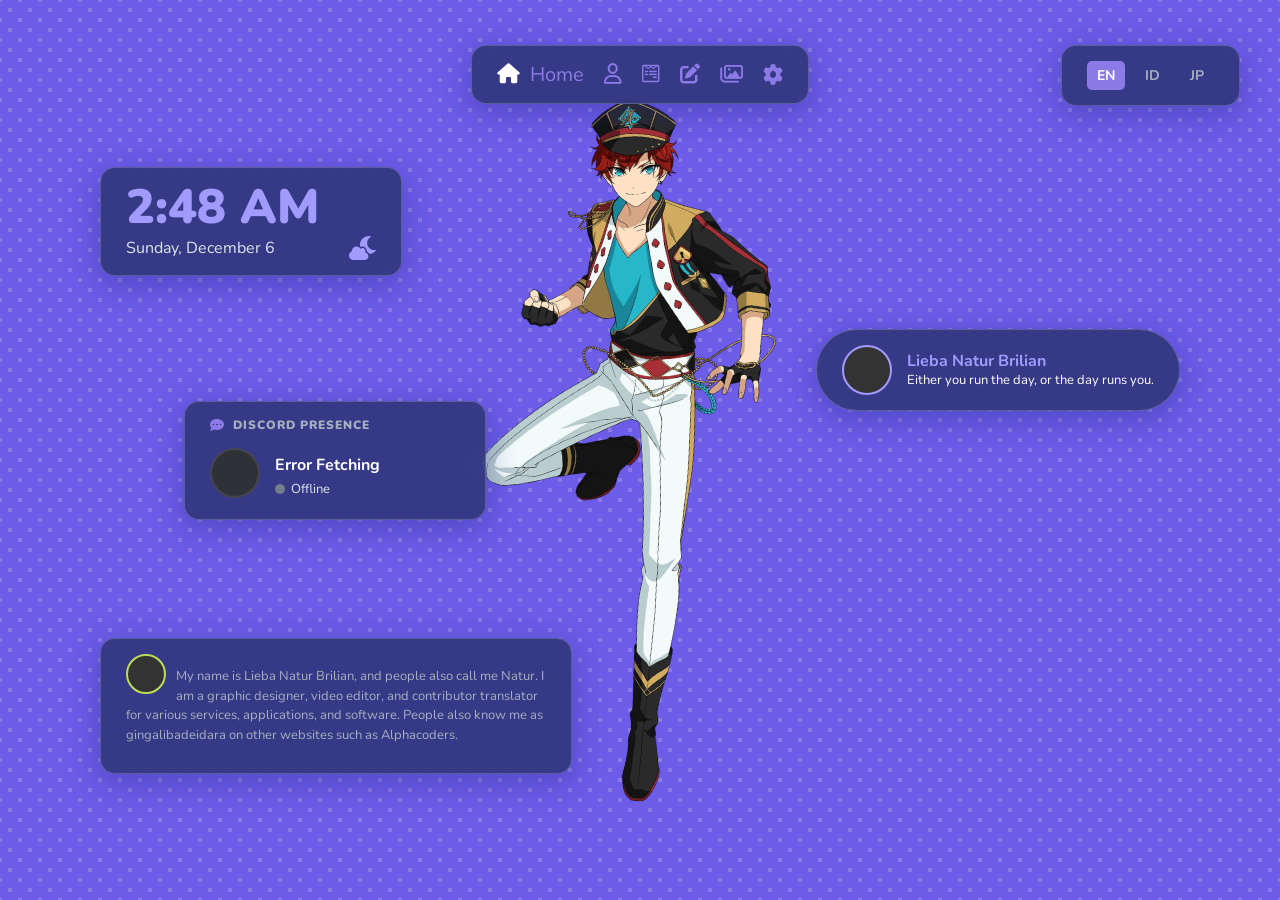
==== index.html @ f3d35715 "nambah discord" ====
<!DOCTYPE html>
<html lang="id">
<head>
    <meta charset="UTF-8">
    <meta name="viewport" content="width=device-width, initial-scale=1.0">
    <title>Lieba Natur Brilian</title>
    <link href="https://fonts.googleapis.com/css2?family=Nunito:wght@400;700;900&family=Noto+Sans+JP:wght@400;700&display=swap" rel="stylesheet">
    <link rel="stylesheet" href="https://cdnjs.cloudflare.com/ajax/libs/font-awesome/6.0.0/css/all.min.css">
    
    <style>
        /* --- 1. SETUP GLOBAL --- */
        * { box-sizing: border-box; }
        
        body {
            margin: 0; padding: 0;
            background-color: #6c5ce7;
            background-image: radial-gradient(#8c7ae6 15%, transparent 16%),
                              radial-gradient(#8c7ae6 15%, transparent 16%);
            background-size: 20px 20px;
            background-position: 0 0, 10px 10px;
            font-family: 'Nunito', 'Noto Sans JP', sans-serif;
            min-height: 100vh;
            display: flex; justify-content: center; align-items: center;
            color: white; overflow-x: hidden;
        }

        .main-stage {
            position: relative; width: 100%; max-width: 1200px; height: 90vh; display: block;
        }

        /* --- 2. STYLE WIDGET KACA --- */
        .widget {
            background: rgba(45, 52, 117, 0.85);
            backdrop-filter: blur(10px);
            -webkit-backdrop-filter: blur(10px);
            border-radius: 15px;
            padding: 15px 25px;
            color: #a4b0be;
            box-shadow: 0 8px 32px 0 rgba(31, 38, 135, 0.37);
            border: 1px solid rgba(255, 255, 255, 0.18);
            z-index: 10;
            transition: all 0.3s ease;
        }

        /* Wrapper Header Mobile */
        .mobile-header-wrapper {
            position: absolute; top: 0; left: 0; width: 100%; z-index: 50;
        }
        .mobile-menu-toggle { display: none; }

        /* Widget Bahasa */
        .lang-switcher {
            position: absolute; top: 0; right: 0; 
            display: flex; gap: 10px; font-weight: bold; font-size: 14px;
        }
        .lang-btn { cursor: pointer; padding: 5px 10px; border-radius: 5px; transition: 0.3s; }
        .lang-btn:hover, .lang-btn.active { background-color: #8c7ae6; color: white; }

        /* Navbar Desktop */
        .top-nav {
            position: absolute; top: 0; left: 50%; 
            transform: translateX(-50%);
            display: flex; gap: 20px; font-size: 20px; color: #8c7ae6;
            width: fit-content; align-items: center; z-index: 50;
        }
        .top-nav i:hover { color: white; cursor: pointer; }
        .active-icon { color: white; margin-right: 5px; }

        /* --- ELEMEN LAINNYA --- */
        .clock-widget { position: absolute; top: 15%; left: 5%; width: 302px; }
        .time { font-size: 48px; font-weight: 900; color: #a29bfe; display: block; line-height: 1; margin-bottom: 5px; }
        .date { font-size: 16px; color: #dfe6e9; }

        /* --- WIDGET DISCORD PRESENCE --- */
        .discord-simple-widget {
            position: absolute; top: 44%; left: 12%; 
            width: 302px; 
            text-decoration: none; cursor: pointer;
            display: flex; flex-direction: column; gap: 15px;
        }
        .discord-simple-widget:hover {
            transform: translateY(-3px);
            box-shadow: 0 12px 40px 0 rgba(31, 38, 135, 0.5);
        }
        
        .ds-header {
            display: flex; align-items: center; gap: 8px;
            font-size: 12px; font-weight: 900; color: #a4b0be; 
            letter-spacing: 1px; text-transform: uppercase;
        }
        .ds-header i { font-size: 14px; color: #8c7ae6; }

        .ds-body {
            display: flex; align-items: center; gap: 15px;
        }
        .ds-avatar img {
            width: 50px; height: 50px; border-radius: 50%; object-fit: cover;
            border: 2px solid rgba(255,255,255,0.1);
        }
        .ds-info {
            display: flex; flex-direction: column; gap: 4px;
        }
        .ds-name {
            font-size: 16px; font-weight: bold; color: white;
        }
        .ds-status {
            display: flex; align-items: center; gap: 6px; font-size: 13px; color: #dfe6e9;
        }
        /* Default dot color abu-abu sebelum API dimuat */
        .status-dot {
            width: 10px; height: 10px; background-color: #747f8d; border-radius: 50%;
            transition: background-color 0.3s;
        }

        /* --- KARAKTER & INFO --- */
        .character-card {
            position: absolute; top: 50%; left: 50%;
            transform: translate(-50%, -50%) rotate(-5deg);
            width: 700px; height: 700px;
            background-image: url('assets/character_full1_67.webp');
            background-repeat: no-repeat; background-size: cover; background-position: center;
            border-radius: 20px; z-index: 3;
        }

        .chat-widget {
            position: absolute; top: 35%; right: 5%;
            max-width: 402px; display: flex; align-items: center; gap: 15px; border-radius: 50px;
        }
        .avatar-circle { width: 50px; height: 50px; background: #333; border-radius: 50%; flex-shrink: 0; border: 2px solid #a29bfe; }
        .chat-content h4 { margin: 0; color: #a29bfe; font-size: 16px; }
        .chat-content p { margin: 0; font-size: 13px; color: #fff; line-height: 1.3; }

        .info-widget {
            position: absolute; bottom: 10%; left: 5%;
            width: 472px; font-size: 13px; line-height: 1.5;
        }
        .mini-avatar { float: left; width: 40px; height: 40px; background: #333; border-radius: 50%; margin-right: 10px; border: 2px solid #badc58; }

        /* --- RESPONSIVE MOBILE --- */
        @media (max-width: 768px) {
            body { align-items: flex-start; padding: 20px 0; height: auto; overflow-y: auto; }
            .main-stage { height: auto; display: flex; flex-direction: column; align-items: center; gap: 15px; padding-bottom: 50px; }
            
            .widget, .character-card {
                position: relative !important; top: auto !important; left: auto !important; right: auto !important; bottom: auto !important;
                transform: none !important; width: 90% !important; max-width: 100%; margin: 0 auto;
            }

            .mobile-header-wrapper {
                position: relative !important; display: flex; width: 90% !important;
                justify-content: space-between; gap: 10px; order: 1; z-index: 50;
            }
            .mobile-header-wrapper .widget { width: auto !important; margin: 0 !important; }
            .mobile-menu-toggle {
                display: flex !important; flex-grow: 1; justify-content: center; align-items: center; gap: 10px;
                padding: 12px; cursor: pointer; font-weight: bold; font-size: 16px; color: white;
            }
            .lang-switcher { flex-grow: 0; padding: 10px 15px; align-items: center; justify-content: center; }

            .top-nav { 
                order: 2; display: none !important; flex-direction: column; padding: 10px 20px !important; margin-top: -5px;
            }
            .top-nav.open { display: flex !important; } 
            .top-nav a, .top-nav div, .top-nav i.fa-cog {
                width: 100%; display: flex; justify-content: center; padding: 12px 0;
                border-bottom: 1px solid rgba(255,255,255,0.1); margin: 0;
            }
            .top-nav > *:last-child { border-bottom: none; }

            .character-card { order: 3; height: 400px; background-size: contain; }
            .clock-widget { order: 4; text-align: center; }
            .clock-widget div { justify-content: center !important; gap: 10px; }
            
            .discord-simple-widget { order: 5; }
            
            .chat-widget { order: 6; border-radius: 20px; flex-direction: column; text-align: center; }
            .info-widget { order: 7; text-align: center; }
            .info-widget .mini-avatar { float: none; margin: 0 auto 10px auto; display: block; }
        }
    </style>
</head>
<body>

    <div class="main-stage">
        
        <div class="mobile-header-wrapper">
            <div class="widget mobile-menu-toggle" onclick="toggleNav()">
                <i class="fas fa-bars"></i> <span data-key="nav_menu">Menu</span>
            </div>
            
            <div class="widget lang-switcher">
                <span class="lang-btn active" onclick="setLanguage('en')">EN</span>
                <span class="lang-btn" onclick="setLanguage('id')">ID</span>
                <span class="lang-btn" onclick="setLanguage('ja')">JP</span>
            </div>
        </div>

        <div class="widget top-nav" id="myTopNav">
            <div><i class="fas fa-home active-icon"></i> <span data-key="nav_home">Home</span></div>
            <a href="about.html" style="text-decoration: none; color: inherit;">
                <i class="far fa-user"></i>
            </a>
            <a href="cv.html" style="text-decoration: none; color: inherit;">
                <i class="fa-brands fa-wpforms"></i>
            </a>
            <a href="blog.html" style="text-decoration: none; color: inherit;">
                <i class="fas fa-edit"></i>
            </a>
            <a href="gallery.html" style="text-decoration: none; color: inherit;">
                <i class="far fa-images"></i>
            </a>
            <i class="fas fa-cog"></i>
        </div>

        <div class="widget clock-widget">
            <span class="time">00:00</span>
            <div style="display: flex; justify-content: space-between; align-items: center;">
                <span class="date">Loading...</span>
                <i class="fas fa-cloud-moon" style="font-size: 24px; color: #a29bfe;"></i>
            </div>
        </div>

        <a href="https://discordapp.com/users/304313603253862401" target="_blank" class="widget discord-simple-widget">
            <div class="ds-header">
                <i class="fas fa-comment-dots"></i> <span data-key="discord_title">DISCORD PRESENCE</span>
            </div>
            <div class="ds-body">
                <div class="ds-avatar">
                    <img id="dc-pfp" src="[data-uri]" alt="Discord Avatar" style="background-color: #2f3136;">
                </div>
                <div class="ds-info">
                    <div class="ds-name" id="dc-name">Loading...</div>
                    <div class="ds-status">
                        <span class="status-dot" id="dc-dot"></span> 
                        <span id="dc-status-text">Fetching...</span>
                    </div>
                </div>
            </div>
        </a>

        <div class="character-card"></div>

        <div class="widget chat-widget">
            <div class="avatar-circle"></div> 
            <div class="chat-content">
                <h4 data-key="char_name">Lieba Natur Brilian</h4>
                <p data-key="chat_msg">"Either you run the day, or the day runs you."</p>
            </div>
        </div>

        <div class="widget info-widget">
            <div class="mini-avatar"></div>
            <p data-key="info_text">
                My name is Lieba Natur Brilian, and people also call me Natur. I am a graphic designer, video editor, and contributor translator for various services, applications, and software. People also know me as gingalibadeidara on other websites such as Alphacoders.
            </p>
        </div>

    </div>

<script>
    // --- DATA BAHASA UTAMA ---
    const translations = {
        en: {
            nav_home: "Home", nav_menu: "Menu", discord_title: "DISCORD PRESENCE",
            char_name: "Lieba Natur Brilian", chat_msg: "Either you run the day, or the day runs you.",
            info_text: "My name is Lieba Natur Brilian, and people also call me Natur. I am a graphic designer, video editor, and contributor translator for various services, applications, and software. People also know me as gingalibadeidara on other websites such as Alphacoders.",
            locale: "en-US"
        },
        id: {
            nav_home: "Beranda", nav_menu: "Menu", discord_title: "STATUS DISCORD",
            char_name: "Lieba Natur Brilian", chat_msg: "Baiklah, kamu yang mengendalikan hari ini, atau hari ini yang mengendalikanmu.",
            info_text: "Aku Lieba Natur Brilian, dan orang-orang juga memanggilku dengan nama Natur. Aku seorang desainer grafis, editor video, dan penerjemah kontributor untuk berbagai layanan, aplikasi, dan perangkat lunak. Orang-orang juga mengenalku sebagai gingalibadeidara di situs web lain seperti Alphacoders.",
            locale: "id-ID"
        },
        ja: {
            nav_home: "ホーム", nav_menu: "メニュー", discord_title: "DISCORD ステータス",
            char_name: "リーバ・ナトゥール", chat_msg: "「一日は君が支配するものであって、一日に支配されるものではなくて」",
            info_text: "私の名前はリーバ・ナチュール・ブリリアンです。ナチュールとも呼ばれています。グラフィックデザイナー、ビデオ編集者、そして様々なサービス、アプリケーション、ソフトウェアの翻訳者として活動しています。アルファコーダーズなどの他のウェブサイトでは、gingalibadeidara としても知られています。",
            locale: "ja-JP"
        }
    };

    // --- KAMUS STATUS DISCORD ---
    const discordStatusLang = {
        en: { online: "Online", idle: "Idle", dnd: "Do Not Disturb", offline: "Offline" },
        id: { online: "Online", idle: "Santai", dnd: "Jangan Ganggu", offline: "Offline" },
        ja: { online: "オンライン", idle: "退席中", dnd: "応答不可", offline: "オフライン" }
    };

    let currentLang = 'en';
    let currentDcStatus = 'offline'; // Default status

    // --- FUNGSI GANTI BAHASA ---
    function setLanguage(lang) {
        currentLang = lang;
        const data = translations[lang];

        document.querySelectorAll('[data-key]').forEach(el => {
            const key = el.getAttribute('data-key');
            if(data[key]) el.innerText = data[key];
        });

        document.querySelectorAll('.lang-btn').forEach(btn => {
            btn.classList.remove('active');
            if(btn.innerText.toLowerCase() === (lang === 'ja' ? 'jp' : lang)) btn.classList.add('active');
        });

        updateClock();
        updateDiscordUIText(); // Update teks status discord jika bahasa diganti
    }

    // Toggle Menu HP
    function toggleNav() { document.getElementById("myTopNav").classList.toggle("open"); }

    // --- FUNGSI JAM ---
    function updateClock() {
        const now = new Date();
        let hours = now.getHours();
        const minutes = String(now.getMinutes()).padStart(2, '0');
        const ampm = hours >= 12 ? 'PM' : 'AM';
        hours = hours % 12; hours = hours ? hours : 12; 
        document.querySelector('.time').innerText = `${hours}:${minutes} ${ampm}`;

        const locale = translations[currentLang].locale;
        document.querySelector('.date').innerText = now.toLocaleDateString(locale, { weekday: 'long', month: 'long', day: 'numeric' });
    }
    setInterval(updateClock, 1000); updateClock();

    // --- FUNGSI REAL-TIME DISCORD (LANYARD API) ---
    async function fetchDiscordData() {
        const discordId = "304313603253862401"; // ID Discord Kamu
        try {
            const response = await fetch(`https://api.lanyard.rest/v1/users/${discordId}`);
            const json = await response.json();

            if (json.success) {
                const user = json.data.discord_user;
                currentDcStatus = json.data.discord_status; // online, idle, dnd, offline

                // 1. Update Nama & Display Name
                document.getElementById('dc-name').innerText = user.display_name || user.username;

                // 2. Update Foto Profil
                // Jika user pakai avatar .gif (animasi), Lanyard memberikan awalan "a_" pada hash-nya
                const ext = user.avatar && user.avatar.startsWith("a_") ? "gif" : "png";
                if(user.avatar) {
                    document.getElementById('dc-pfp').src = `https://cdn.discordapp.com/avatars/${discordId}/${user.avatar}.${ext}?size=128`;
                } else {
                    // Fallback PFP bawaan discord jika tidak ada avatar
                    document.getElementById('dc-pfp').src = `https://cdn.discordapp.com/embed/avatars/${parseInt(user.discriminator) % 5}.png`;
                }

                // 3. Update Warna Titik Status
                const dot = document.getElementById('dc-dot');
                if (currentDcStatus === 'online') dot.style.backgroundColor = '#3ba55d';
                else if (currentDcStatus === 'idle') dot.style.backgroundColor = '#faa61a';
                else if (currentDcStatus === 'dnd') dot.style.backgroundColor = '#ed4245';
                else dot.style.backgroundColor = '#747f8d';

                // 4. Update Teks Status
                updateDiscordUIText();
            } else {
                document.getElementById('dc-name').innerText = "Not in Server";
                document.getElementById('dc-status-text').innerText = "Please join Lanyard Discord";
            }
        } catch (err) {
            console.error("Error fetching Discord status:", err);
            document.getElementById('dc-name').innerText = "Error Fetching";
        }
    }

    function updateDiscordUIText() {
        // Menerjemahkan status "online/idle/dnd" ke dalam bahasa yang sedang aktif
        const statusTextStr = discordStatusLang[currentLang][currentDcStatus];
        document.getElementById('dc-status-text').innerText = statusTextStr || "Offline";
    }

    // Panggil fungsi discord saat pertama dimuat, dan cek ulang setiap 30 detik
    fetchDiscordData();
    setInterval(fetchDiscordData, 30000);

    // Inisialisasi awal
    setLanguage('en');
</script>
</body>
</html>
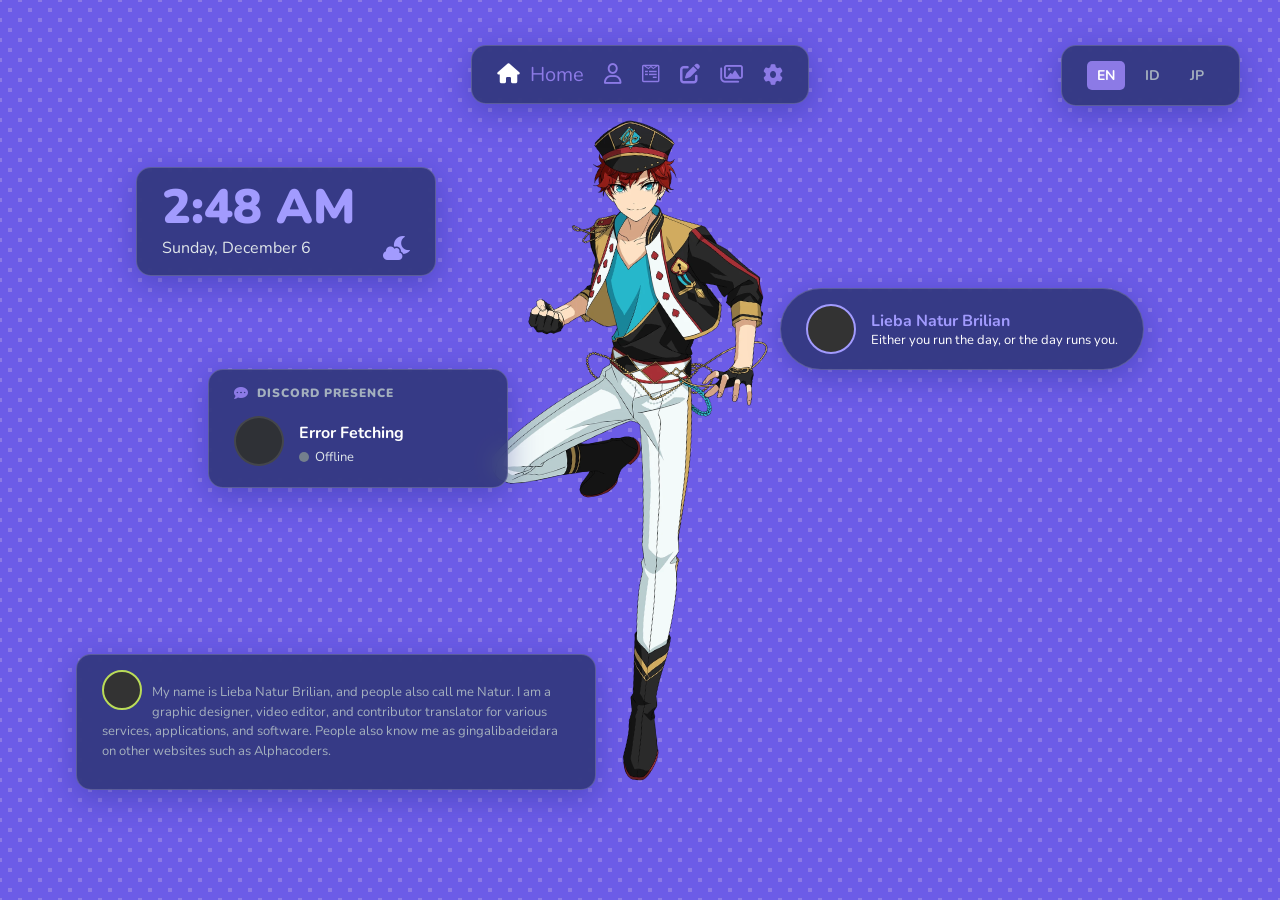
==== commit a93242ea: "reposition" ====
--- a/index.html
+++ b/index.html
@@ -42,7 +42,7 @@
             transition: all 0.3s ease;
         }
 
-        /* Wrapper Header Mobile */
+        /* Wrapper Khusus Header Mobile */
         .mobile-header-wrapper {
             position: absolute; top: 0; left: 0; width: 100%; z-index: 50;
         }
@@ -66,15 +66,15 @@
         .top-nav i:hover { color: white; cursor: pointer; }
         .active-icon { color: white; margin-right: 5px; }
 
-        /* --- ELEMEN LAINNYA --- */
-        .clock-widget { position: absolute; top: 15%; left: 5%; width: 302px; }
+        /* --- ELEMEN LAINNYA (POSISI ZIG-ZAG) --- */
+        .clock-widget { position: absolute; top: 15%; left: 8%; width: 300px; }
         .time { font-size: 48px; font-weight: 900; color: #a29bfe; display: block; line-height: 1; margin-bottom: 5px; }
         .date { font-size: 16px; color: #dfe6e9; }
 
         /* --- WIDGET DISCORD PRESENCE --- */
         .discord-simple-widget {
-            position: absolute; top: 44%; left: 12%; 
-            width: 302px; 
+            position: absolute; top: 40%; left: 14%; /* Menjorok ke kanan sedikit */
+            width: 300px; 
             text-decoration: none; cursor: pointer;
             display: flex; flex-direction: column; gap: 15px;
         }
@@ -106,7 +106,6 @@
         .ds-status {
             display: flex; align-items: center; gap: 6px; font-size: 13px; color: #dfe6e9;
         }
-        /* Default dot color abu-abu sebelum API dimuat */
         .status-dot {
             width: 10px; height: 10px; background-color: #747f8d; border-radius: 50%;
             transition: background-color 0.3s;
@@ -116,23 +115,27 @@
         .character-card {
             position: absolute; top: 50%; left: 50%;
             transform: translate(-50%, -50%) rotate(-5deg);
-            width: 700px; height: 700px;
+            
+            /* Tetap responsif mengikuti tinggi layar */
+            height: 75vh; width: 75vh;
+            max-width: 658px; max-height: 666px; 
+            
             background-image: url('assets/character_full1_67.webp');
-            background-repeat: no-repeat; background-size: cover; background-position: center;
+            background-repeat: no-repeat; background-size: contain; background-position: center;
             border-radius: 20px; z-index: 3;
         }
 
         .chat-widget {
-            position: absolute; top: 35%; right: 5%;
-            max-width: 402px; display: flex; align-items: center; gap: 15px; border-radius: 50px;
+            position: absolute; top: 30%; right: 8%;
+            max-width: 380px; display: flex; align-items: center; gap: 15px; border-radius: 50px;
         }
         .avatar-circle { width: 50px; height: 50px; background: #333; border-radius: 50%; flex-shrink: 0; border: 2px solid #a29bfe; }
         .chat-content h4 { margin: 0; color: #a29bfe; font-size: 16px; }
         .chat-content p { margin: 0; font-size: 13px; color: #fff; line-height: 1.3; }
 
         .info-widget {
-            position: absolute; bottom: 10%; left: 5%;
-            width: 472px; font-size: 13px; line-height: 1.5;
+            position: absolute; bottom: 8%; left: 3%; /* Mentok ke kiri */
+            max-width: 520px; font-size: 13px; line-height: 1.5;
         }
         .mini-avatar { float: left; width: 40px; height: 40px; background: #333; border-radius: 50%; margin-right: 10px; border: 2px solid #badc58; }
 
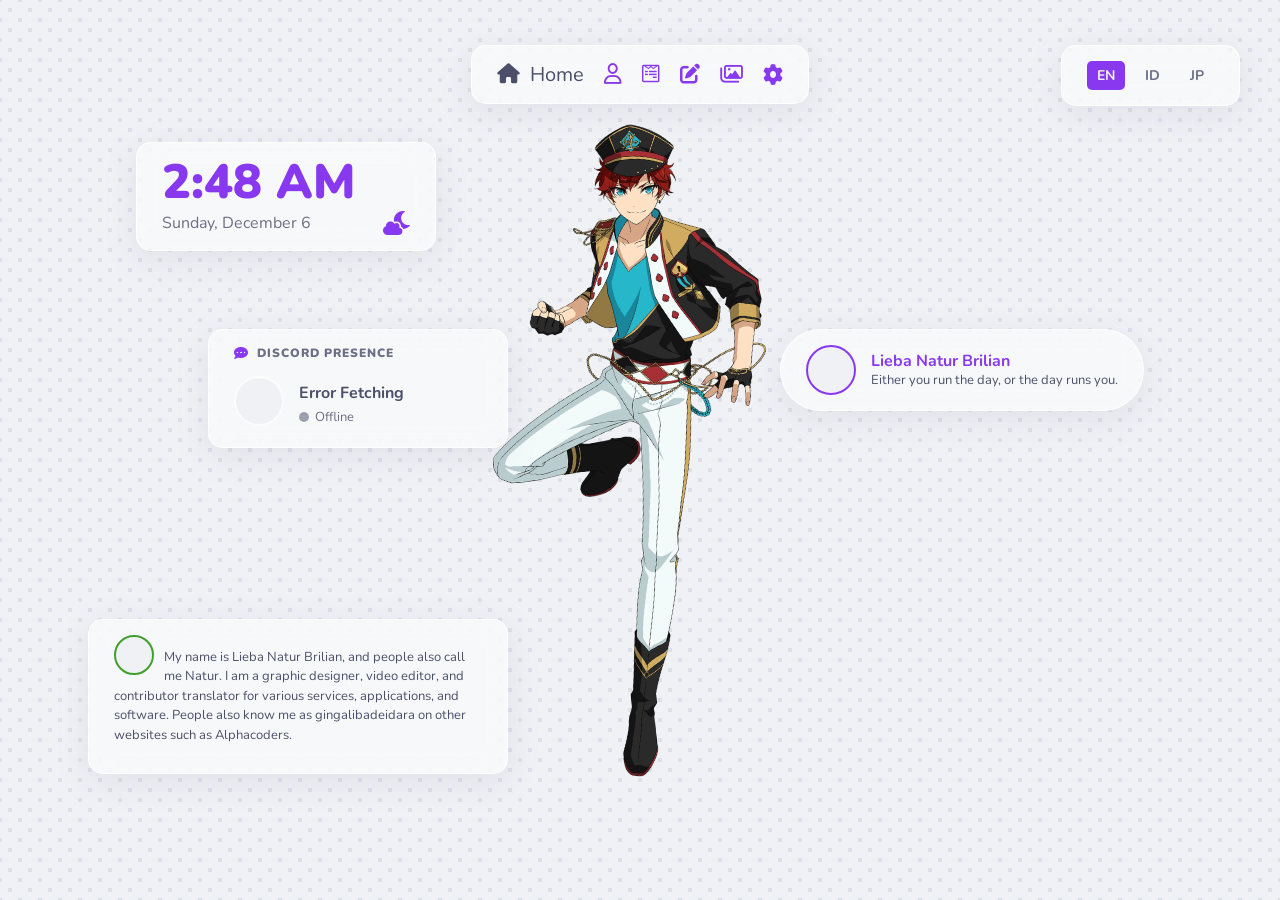
==== commit 526c58d5: "ganti warna wak" ====
--- a/index.html
+++ b/index.html
@@ -8,20 +8,67 @@
     <link rel="stylesheet" href="https://cdnjs.cloudflare.com/ajax/libs/font-awesome/6.0.0/css/all.min.css">
     
     <style>
+        /* --- 0. TEMA CATPPUCCIN (AUTO DARK/LIGHT MODE) --- */
+        :root {
+            /* CATPPUCCIN MOCHA (MODE GELAP - DEFAULT) */
+            --bg-color: #1e1e2e;          /* Base */
+            --dot-color: #313244;         /* Surface 0 */
+            --widget-bg: rgba(24, 24, 37, 0.65); /* Mantle dgn transparansi */
+            --widget-border: rgba(255, 255, 255, 0.08);
+            --widget-shadow: rgba(17, 17, 27, 0.5); /* Crust */
+            --widget-hover-bg: rgba(30, 30, 46, 0.85);
+            
+            --text-main: #cdd6f4;         /* Text */
+            --text-muted: #bac2de;        /* Subtext 1 */
+            --accent-primary: #cba6f7;    /* Mauve (Ungu) */
+            --accent-secondary: #a6e3a1;  /* Green */
+            
+            /* Status Discord Mocha */
+            --status-online: #a6e3a1;     /* Green */
+            --status-idle: #f9e2af;       /* Yellow */
+            --status-dnd: #f38ba8;        /* Red */
+            --status-offline: #7f849c;    /* Overlay 0 */
+        }
+
+        @media (prefers-color-scheme: light) {
+            :root {
+                /* CATPPUCCIN LATTE (MODE TERANG) */
+                --bg-color: #eff1f5;          /* Base */
+                --dot-color: #dce0e8;         /* Crust */
+                --widget-bg: rgba(255, 255, 255, 0.55); /* Transparan terang */
+                --widget-border: rgba(255, 255, 255, 0.8);
+                --widget-shadow: rgba(140, 143, 161, 0.15); /* Shadow lembut */
+                --widget-hover-bg: rgba(255, 255, 255, 0.9);
+                
+                --text-main: #4c4f69;         /* Text */
+                --text-muted: #6c6f85;        /* Subtext 0 */
+                --accent-primary: #8839ef;    /* Mauve (Ungu) */
+                --accent-secondary: #40a02b;  /* Green */
+
+                /* Status Discord Latte */
+                --status-online: #40a02b;     /* Green */
+                --status-idle: #df8e1d;       /* Yellow */
+                --status-dnd: #d20f39;        /* Red */
+                --status-offline: #9ca0b0;    /* Overlay 0 */
+            }
+        }
+
         /* --- 1. SETUP GLOBAL --- */
         * { box-sizing: border-box; }
         
         body {
             margin: 0; padding: 0;
-            background-color: #6c5ce7;
-            background-image: radial-gradient(#8c7ae6 15%, transparent 16%),
-                              radial-gradient(#8c7ae6 15%, transparent 16%);
+            background-color: var(--bg-color);
+            background-image: radial-gradient(var(--dot-color) 15%, transparent 16%),
+                              radial-gradient(var(--dot-color) 15%, transparent 16%);
             background-size: 20px 20px;
             background-position: 0 0, 10px 10px;
             font-family: 'Nunito', 'Noto Sans JP', sans-serif;
             min-height: 100vh;
             display: flex; justify-content: center; align-items: center;
-            color: white; overflow-x: hidden;
+            color: var(--text-main); 
+            overflow-x: hidden;
+            transition: background-color 0.5s ease; /* Transisi halus saat ganti mode */
         }
 
         .main-stage {
@@ -30,19 +77,19 @@
 
         /* --- 2. STYLE WIDGET KACA --- */
         .widget {
-            background: rgba(45, 52, 117, 0.85);
-            backdrop-filter: blur(10px);
-            -webkit-backdrop-filter: blur(10px);
+            background: var(--widget-bg);
+            backdrop-filter: blur(12px);
+            -webkit-backdrop-filter: blur(12px);
             border-radius: 15px;
             padding: 15px 25px;
-            color: #a4b0be;
-            box-shadow: 0 8px 32px 0 rgba(31, 38, 135, 0.37);
-            border: 1px solid rgba(255, 255, 255, 0.18);
+            color: var(--text-muted);
+            box-shadow: 0 8px 32px 0 var(--widget-shadow);
+            border: 1px solid var(--widget-border);
             z-index: 10;
             transition: all 0.3s ease;
         }
 
-        /* Wrapper Khusus Header Mobile */
+        /* Wrapper Header Mobile */
         .mobile-header-wrapper {
             position: absolute; top: 0; left: 0; width: 100%; z-index: 50;
         }
@@ -53,61 +100,65 @@
             position: absolute; top: 0; right: 0; 
             display: flex; gap: 10px; font-weight: bold; font-size: 14px;
         }
-        .lang-btn { cursor: pointer; padding: 5px 10px; border-radius: 5px; transition: 0.3s; }
-        .lang-btn:hover, .lang-btn.active { background-color: #8c7ae6; color: white; }
+        .lang-btn { cursor: pointer; padding: 5px 10px; border-radius: 5px; transition: 0.3s; color: var(--text-muted); }
+        .lang-btn:hover { color: var(--text-main); }
+        .lang-btn.active { background-color: var(--accent-primary); color: var(--bg-color); }
 
         /* Navbar Desktop */
         .top-nav {
             position: absolute; top: 0; left: 50%; 
             transform: translateX(-50%);
-            display: flex; gap: 20px; font-size: 20px; color: #8c7ae6;
+            display: flex; gap: 20px; font-size: 20px; color: var(--accent-primary);
             width: fit-content; align-items: center; z-index: 50;
         }
-        .top-nav i:hover { color: white; cursor: pointer; }
-        .active-icon { color: white; margin-right: 5px; }
-
-        /* --- ELEMEN LAINNYA (POSISI ZIG-ZAG) --- */
-        .clock-widget { position: absolute; top: 15%; left: 8%; width: 300px; }
-        .time { font-size: 48px; font-weight: 900; color: #a29bfe; display: block; line-height: 1; margin-bottom: 5px; }
-        .date { font-size: 16px; color: #dfe6e9; }
+        .top-nav i { transition: 0.3s; }
+        .top-nav i:hover { color: var(--text-main); cursor: pointer; }
+        .active-icon { color: var(--text-main); margin-right: 5px; }
+
+        /* --- ELEMEN LAINNYA --- */
+        .clock-widget { position: absolute; top: 12%; left: 8%; width: 300px; }
+        .time { font-size: 48px; font-weight: 900; color: var(--accent-primary); display: block; line-height: 1; margin-bottom: 5px; }
+        .date { font-size: 16px; color: var(--text-muted); }
 
         /* --- WIDGET DISCORD PRESENCE --- */
         .discord-simple-widget {
-            position: absolute; top: 40%; left: 14%; /* Menjorok ke kanan sedikit */
+            position: absolute; top: 35%; left: 14%; 
             width: 300px; 
             text-decoration: none; cursor: pointer;
             display: flex; flex-direction: column; gap: 15px;
         }
         .discord-simple-widget:hover {
             transform: translateY(-3px);
-            box-shadow: 0 12px 40px 0 rgba(31, 38, 135, 0.5);
+            background: var(--widget-hover-bg);
+            box-shadow: 0 12px 40px 0 var(--widget-shadow);
         }
         
         .ds-header {
             display: flex; align-items: center; gap: 8px;
-            font-size: 12px; font-weight: 900; color: #a4b0be; 
+            font-size: 12px; font-weight: 900; color: var(--text-muted); 
             letter-spacing: 1px; text-transform: uppercase;
         }
-        .ds-header i { font-size: 14px; color: #8c7ae6; }
+        .ds-header i { font-size: 14px; color: var(--accent-primary); }
 
         .ds-body {
             display: flex; align-items: center; gap: 15px;
         }
         .ds-avatar img {
             width: 50px; height: 50px; border-radius: 50%; object-fit: cover;
-            border: 2px solid rgba(255,255,255,0.1);
+            border: 2px solid var(--widget-border);
         }
         .ds-info {
             display: flex; flex-direction: column; gap: 4px;
         }
         .ds-name {
-            font-size: 16px; font-weight: bold; color: white;
+            font-size: 16px; font-weight: bold; color: var(--text-main);
         }
         .ds-status {
-            display: flex; align-items: center; gap: 6px; font-size: 13px; color: #dfe6e9;
+            display: flex; align-items: center; gap: 6px; font-size: 13px; color: var(--text-muted);
         }
         .status-dot {
-            width: 10px; height: 10px; background-color: #747f8d; border-radius: 50%;
+            width: 10px; height: 10px; border-radius: 50%;
+            background-color: var(--status-offline); /* Default color variable */
             transition: background-color 0.3s;
         }
 
@@ -115,29 +166,25 @@
         .character-card {
             position: absolute; top: 50%; left: 50%;
             transform: translate(-50%, -50%) rotate(-5deg);
-            
-            /* Tetap responsif mengikuti tinggi layar */
-            height: 75vh; width: 75vh;
-            max-width: 658px; max-height: 666px; 
-            
+            height: 75vh; width: 75vh; max-width: 650px; max-height: 650px; 
             background-image: url('assets/character_full1_67.webp');
             background-repeat: no-repeat; background-size: contain; background-position: center;
             border-radius: 20px; z-index: 3;
         }
 
         .chat-widget {
-            position: absolute; top: 30%; right: 8%;
+            position: absolute; top: 35%; right: 8%;
             max-width: 380px; display: flex; align-items: center; gap: 15px; border-radius: 50px;
         }
-        .avatar-circle { width: 50px; height: 50px; background: #333; border-radius: 50%; flex-shrink: 0; border: 2px solid #a29bfe; }
-        .chat-content h4 { margin: 0; color: #a29bfe; font-size: 16px; }
-        .chat-content p { margin: 0; font-size: 13px; color: #fff; line-height: 1.3; }
+        .avatar-circle { width: 50px; height: 50px; background: var(--bg-color); border-radius: 50%; flex-shrink: 0; border: 2px solid var(--accent-primary); }
+        .chat-content h4 { margin: 0; color: var(--accent-primary); font-size: 16px; }
+        .chat-content p { margin: 0; font-size: 13px; color: var(--text-main); line-height: 1.3; }
 
         .info-widget {
-            position: absolute; bottom: 8%; left: 3%; /* Mentok ke kiri */
-            max-width: 520px; font-size: 13px; line-height: 1.5;
-        }
-        .mini-avatar { float: left; width: 40px; height: 40px; background: #333; border-radius: 50%; margin-right: 10px; border: 2px solid #badc58; }
+            position: absolute; bottom: 10%; left: 4%; 
+            max-width: 420px; font-size: 13px; line-height: 1.5; color: var(--text-muted);
+        }
+        .mini-avatar { float: left; width: 40px; height: 40px; background: var(--bg-color); border-radius: 50%; margin-right: 10px; border: 2px solid var(--accent-secondary); }
 
         /* --- RESPONSIVE MOBILE --- */
         @media (max-width: 768px) {
@@ -156,7 +203,7 @@
             .mobile-header-wrapper .widget { width: auto !important; margin: 0 !important; }
             .mobile-menu-toggle {
                 display: flex !important; flex-grow: 1; justify-content: center; align-items: center; gap: 10px;
-                padding: 12px; cursor: pointer; font-weight: bold; font-size: 16px; color: white;
+                padding: 12px; cursor: pointer; font-weight: bold; font-size: 16px; color: var(--text-main);
             }
             .lang-switcher { flex-grow: 0; padding: 10px 15px; align-items: center; justify-content: center; }
 
@@ -166,7 +213,7 @@
             .top-nav.open { display: flex !important; } 
             .top-nav a, .top-nav div, .top-nav i.fa-cog {
                 width: 100%; display: flex; justify-content: center; padding: 12px 0;
-                border-bottom: 1px solid rgba(255,255,255,0.1); margin: 0;
+                border-bottom: 1px solid var(--widget-border); margin: 0;
             }
             .top-nav > *:last-child { border-bottom: none; }
 
@@ -199,7 +246,7 @@
         </div>
 
         <div class="widget top-nav" id="myTopNav">
-            <div><i class="fas fa-home active-icon"></i> <span data-key="nav_home">Home</span></div>
+            <div><i class="fas fa-home active-icon"></i> <span style="color: var(--text-main);" data-key="nav_home">Home</span></div>
             <a href="about.html" style="text-decoration: none; color: inherit;">
                 <i class="far fa-user"></i>
             </a>
@@ -219,7 +266,7 @@
             <span class="time">00:00</span>
             <div style="display: flex; justify-content: space-between; align-items: center;">
                 <span class="date">Loading...</span>
-                <i class="fas fa-cloud-moon" style="font-size: 24px; color: #a29bfe;"></i>
+                <i class="fas fa-cloud-moon" style="font-size: 24px; color: var(--accent-primary);"></i>
             </div>
         </div>
 
@@ -229,7 +276,7 @@
             </div>
             <div class="ds-body">
                 <div class="ds-avatar">
-                    <img id="dc-pfp" src="[data-uri]" alt="Discord Avatar" style="background-color: #2f3136;">
+                    <img id="dc-pfp" src="[data-uri]" alt="Discord Avatar" style="background-color: var(--bg-color);">
                 </div>
                 <div class="ds-info">
                     <div class="ds-name" id="dc-name">Loading...</div>
@@ -253,7 +300,7 @@
 
         <div class="widget info-widget">
             <div class="mini-avatar"></div>
-            <p data-key="info_text">
+            <p style="color: var(--text-main);" data-key="info_text">
                 My name is Lieba Natur Brilian, and people also call me Natur. I am a graphic designer, video editor, and contributor translator for various services, applications, and software. People also know me as gingalibadeidara on other websites such as Alphacoders.
             </p>
         </div>
@@ -291,7 +338,7 @@
     };
 
     let currentLang = 'en';
-    let currentDcStatus = 'offline'; // Default status
+    let currentDcStatus = 'offline'; 
 
     // --- FUNGSI GANTI BAHASA ---
     function setLanguage(lang) {
@@ -309,7 +356,7 @@
         });
 
         updateClock();
-        updateDiscordUIText(); // Update teks status discord jika bahasa diganti
+        updateDiscordUIText(); 
     }
 
     // Toggle Menu HP
@@ -331,36 +378,31 @@
 
     // --- FUNGSI REAL-TIME DISCORD (LANYARD API) ---
     async function fetchDiscordData() {
-        const discordId = "304313603253862401"; // ID Discord Kamu
+        const discordId = "304313603253862401"; 
         try {
             const response = await fetch(`https://api.lanyard.rest/v1/users/${discordId}`);
             const json = await response.json();
 
             if (json.success) {
                 const user = json.data.discord_user;
-                currentDcStatus = json.data.discord_status; // online, idle, dnd, offline
-
-                // 1. Update Nama & Display Name
+                currentDcStatus = json.data.discord_status; 
+
                 document.getElementById('dc-name').innerText = user.display_name || user.username;
 
-                // 2. Update Foto Profil
-                // Jika user pakai avatar .gif (animasi), Lanyard memberikan awalan "a_" pada hash-nya
                 const ext = user.avatar && user.avatar.startsWith("a_") ? "gif" : "png";
                 if(user.avatar) {
                     document.getElementById('dc-pfp').src = `https://cdn.discordapp.com/avatars/${discordId}/${user.avatar}.${ext}?size=128`;
                 } else {
-                    // Fallback PFP bawaan discord jika tidak ada avatar
                     document.getElementById('dc-pfp').src = `https://cdn.discordapp.com/embed/avatars/${parseInt(user.discriminator) % 5}.png`;
                 }
 
-                // 3. Update Warna Titik Status
+                // Menggunakan variabel warna CSS Catppuccin
                 const dot = document.getElementById('dc-dot');
-                if (currentDcStatus === 'online') dot.style.backgroundColor = '#3ba55d';
-                else if (currentDcStatus === 'idle') dot.style.backgroundColor = '#faa61a';
-                else if (currentDcStatus === 'dnd') dot.style.backgroundColor = '#ed4245';
-                else dot.style.backgroundColor = '#747f8d';
-
-                // 4. Update Teks Status
+                if (currentDcStatus === 'online') dot.style.backgroundColor = 'var(--status-online)';
+                else if (currentDcStatus === 'idle') dot.style.backgroundColor = 'var(--status-idle)';
+                else if (currentDcStatus === 'dnd') dot.style.backgroundColor = 'var(--status-dnd)';
+                else dot.style.backgroundColor = 'var(--status-offline)';
+
                 updateDiscordUIText();
             } else {
                 document.getElementById('dc-name').innerText = "Not in Server";
@@ -373,16 +415,12 @@
     }
 
     function updateDiscordUIText() {
-        // Menerjemahkan status "online/idle/dnd" ke dalam bahasa yang sedang aktif
         const statusTextStr = discordStatusLang[currentLang][currentDcStatus];
         document.getElementById('dc-status-text').innerText = statusTextStr || "Offline";
     }
 
-    // Panggil fungsi discord saat pertama dimuat, dan cek ulang setiap 30 detik
     fetchDiscordData();
     setInterval(fetchDiscordData, 30000);
-
-    // Inisialisasi awal
     setLanguage('en');
 </script>
 </body>
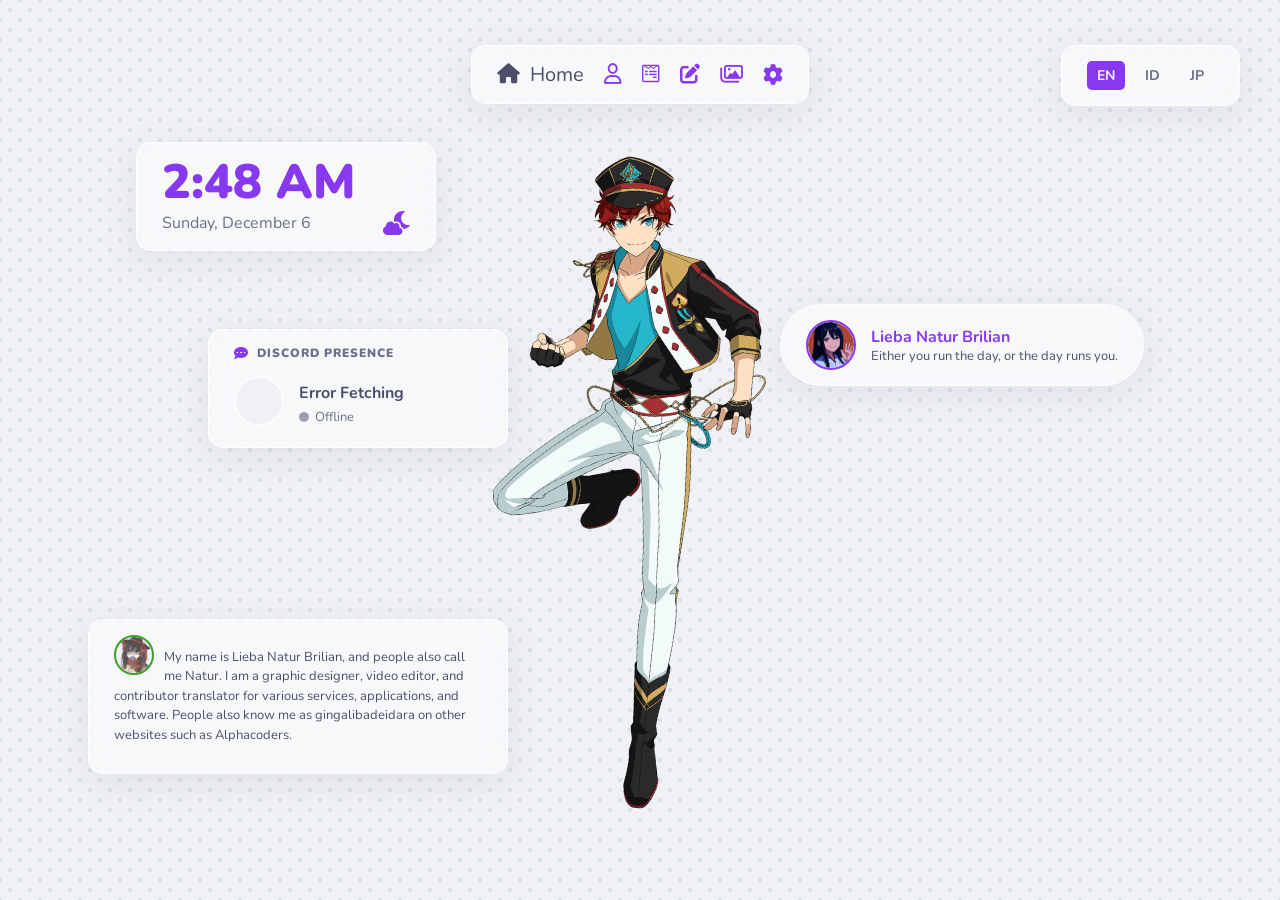
==== commit 44e2d860: "reposition aaaaaaaaaaaaaaaaaaaaa" ====
--- a/index.html
+++ b/index.html
@@ -164,7 +164,7 @@
 
         /* --- KARAKTER & INFO --- */
         .character-card {
-            position: absolute; top: 50%; left: 50%;
+            position: absolute; top: 54%; left: 50%;
             transform: translate(-50%, -50%) rotate(-5deg);
             height: 75vh; width: 75vh; max-width: 650px; max-height: 650px; 
             background-image: url('assets/character_full1_67.webp');
@@ -173,7 +173,7 @@
         }
 
         .chat-widget {
-            position: absolute; top: 35%; right: 8%;
+            position: absolute; top: 32%; right: 8%;
             max-width: 380px; display: flex; align-items: center; gap: 15px; border-radius: 50px;
         }
         .avatar-circle { width: 50px; height: 50px; background: var(--bg-color); border-radius: 50%; flex-shrink: 0; border: 2px solid var(--accent-primary); }
@@ -185,6 +185,62 @@
             max-width: 420px; font-size: 13px; line-height: 1.5; color: var(--text-muted);
         }
         .mini-avatar { float: left; width: 40px; height: 40px; background: var(--bg-color); border-radius: 50%; margin-right: 10px; border: 2px solid var(--accent-secondary); }
+
+        .avatar-circle, .mini-avatar {
+           overflow: hidden; /* Memotong gambar yang keluar jalur */
+           display: flex;
+           align-items: center;
+           justify-content: center;
+        } 
+
+      .avatar-circle img, .mini-avatar img {
+          width: 100%;
+          height: 100%;
+          border-radius: 50%; /* Membuat gambar jadi bulat */
+          object-fit: cover;  /* Memastikan foto tidak gepeng */
+        }
+
+/* --- AREA DESKTOP (PASTIKAN SEPERTI INI) --- */
+.lastfm-widget {
+    position: absolute;
+    bottom: 25%; 
+    right: 12%;
+    width: 320px;
+    display: none; 
+    z-index: 10;
+}
+
+.lastfm-widget #track-art {
+    width: 50px; height: 50px; border-radius: 8px;
+    object-fit: cover; border: 2px solid var(--widget-border);
+}
+
+/* --- AREA RESPONSIVE MOBILE (MULAI DI BARIS 220) --- */
+@media (max-width: 768px) {
+    body { align-items: flex-start; padding: 20px 0; height: auto; overflow-y: auto; }
+    /* ... kode mobile lainnya ... */
+
+    /* PINDAHKAN KODE MOBILE KE SINI (DI DALAM MEDIA QUERY) */
+    .lastfm-widget {
+        position: relative !important;
+        width: 90% !important;
+        margin: 15px auto !important;
+        order: 6 !important;
+        top: auto !important;
+        right: auto !important;
+        bottom: auto !important;
+        left: auto !important;
+    }
+}
+        .lastfm-widget #track-art {
+            width: 50px; height: 50px; border-radius: 8px;
+            object-fit: cover; border: 2px solid var(--widget-border);
+        }
+
+
+        .lastfm-widget .ds-header {
+          margin-bottom: 12px; /* Memberi jarak ke bawah */
+    }
 
         /* --- RESPONSIVE MOBILE --- */
         @media (max-width: 768px) {
@@ -226,7 +282,7 @@
             .chat-widget { order: 6; border-radius: 20px; flex-direction: column; text-align: center; }
             .info-widget { order: 7; text-align: center; }
             .info-widget .mini-avatar { float: none; margin: 0 auto 10px auto; display: block; }
-        }
+          }
     </style>
 </head>
 <body>
@@ -291,15 +347,34 @@
         <div class="character-card"></div>
 
         <div class="widget chat-widget">
-            <div class="avatar-circle"></div> 
+            <div class="avatar-circle">
+                   <img id="chat-pfp" src="assets/9246423.png" style="width: 100%; height: 100%; object-fit: circle;">
+            </div>
             <div class="chat-content">
                 <h4 data-key="char_name">Lieba Natur Brilian</h4>
                 <p data-key="chat_msg">"Either you run the day, or the day runs you."</p>
             </div>
         </div>
 
+        <div id="lastfm-widget" class="widget lastfm-widget">
+            <div class="ds-header">
+                <i class="fas fa-music"></i> <span data-key="lastfm_title">NOW PLAYING</span>
+            </div>
+            <div class="ds-body">
+                <div class="ds-avatar">
+                    <img id="track-art" src="[data-uri]" alt="Album Art">
+                </div>
+                <div class="ds-info">
+                    <div id="track-name" class="ds-name">Loading...</div>
+                    <div id="track-artist" class="ds-status">Last.fm</div>
+                </div>
+            </div>
+        </div>
+
         <div class="widget info-widget">
-            <div class="mini-avatar"></div>
+            <div class="mini-avatar">
+                   <img id="info-pfp" src="assets/download20250603185856.png" style="width: 100%; height: 100%; object-fit: circle;">
+            </div>
             <p style="color: var(--text-main);" data-key="info_text">
                 My name is Lieba Natur Brilian, and people also call me Natur. I am a graphic designer, video editor, and contributor translator for various services, applications, and software. People also know me as gingalibadeidara on other websites such as Alphacoders.
             </p>
@@ -376,6 +451,36 @@
     }
     setInterval(updateClock, 1000); updateClock();
 
+    // --- FUNGSI LAST.FM ---
+    const LFM_USER = "naturbrilian"; 
+    const LFM_API_KEY = "411b298c830d3599a94c097d70bc953e"; 
+
+    async function fetchLastFM() {
+        const url = `https://ws.audioscrobbler.com/2.0/?method=user.getrecenttracks&user=naturbrilian&api_key=411b298c830d3599a94c097d70bc953e&format=json&limit=1`;
+        try {
+            const response = await fetch(url);
+            const data = await response.json();
+            const track = data.recenttracks.track[0];
+            const widget = document.getElementById('lastfm-widget');
+
+            if (track && track['@attr'] && track['@attr'].nowplaying === 'true') {
+                document.getElementById('track-name').innerText = track.name;
+                document.getElementById('track-artist').innerText = track.artist['#text'];
+                document.getElementById('track-art').src = track.image[2]['#text'];
+                widget.style.display = 'block';
+            } else {
+                widget.style.display = 'none';
+            }
+        } catch (err) { console.error("Last.fm Error:", err); }
+    }
+    
+    // Tambahkan terjemahan ke objek translations yang sudah ada
+    translations.en.lastfm_title = "NOW PLAYING";
+    translations.id.lastfm_title = "SEDANG DIPUTAR";
+    translations.ja.lastfm_title = "再生中";
+
+    setInterval(fetchLastFM, 15000); fetchLastFM();
+
     // --- FUNGSI REAL-TIME DISCORD (LANYARD API) ---
     async function fetchDiscordData() {
         const discordId = "304313603253862401"; 
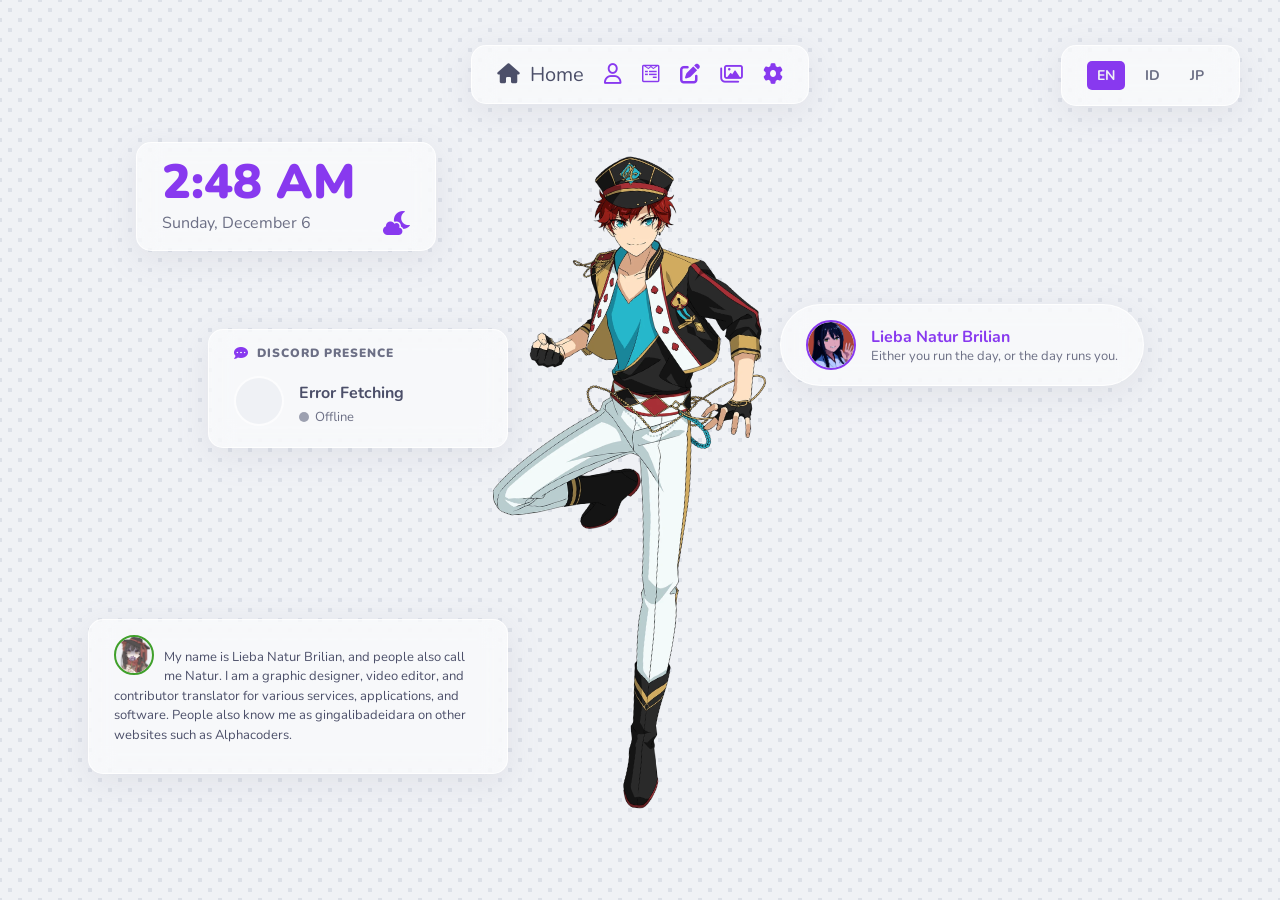
==== commit f9608456: "temporary" ====
--- a/index.html
+++ b/index.html
@@ -3,7 +3,9 @@
 <head>
     <meta charset="UTF-8">
     <meta name="viewport" content="width=device-width, initial-scale=1.0">
-    <title>Lieba Natur Brilian</title>
+    <meta name="description" content="My gabut website | Video Editor, Graphics Designer & Translator">
+    <meta name="keywords" content="gingalibadeidara, naturbrilian, vector, skin, wallpaper, gingalibadeidara works, zenotype project">
+    <title>Lieba Natur Brilian (naturbrilian)</title>
     <link href="https://fonts.googleapis.com/css2?family=Nunito:wght@400;700;900&family=Noto+Sans+JP:wght@400;700&display=swap" rel="stylesheet">
     <link rel="stylesheet" href="https://cdnjs.cloudflare.com/ajax/libs/font-awesome/6.0.0/css/all.min.css">
     
@@ -29,6 +31,17 @@
             --status-dnd: #f38ba8;        /* Red */
             --status-offline: #7f849c;    /* Overlay 0 */
         }
+        /* Ganti warna biru pas teks disorot/di-select */
+        ::selection {
+              background-color: var(--accent-primary); /* Warna Mauve transparan */
+              color: var(--bg-color);
+        }
+
+/* Biar jalan di browser Safari/Chrome lama */
+        ::-moz-selection {
+             background-color: var(--accent-primary);
+             color: var(--bg-color);
+        }
 
         @media (prefers-color-scheme: light) {
             :root {
@@ -178,7 +191,7 @@
         }
         .avatar-circle { width: 50px; height: 50px; background: var(--bg-color); border-radius: 50%; flex-shrink: 0; border: 2px solid var(--accent-primary); }
         .chat-content h4 { margin: 0; color: var(--accent-primary); font-size: 16px; }
-        .chat-content p { margin: 0; font-size: 13px; color: var(--text-main); line-height: 1.3; }
+        .chat-content p { margin: 0; font-size: 13px; color: var(--ac); line-height: 1.3; }
 
         .info-widget {
             position: absolute; bottom: 10%; left: 4%; 
@@ -315,7 +328,9 @@
             <a href="gallery.html" style="text-decoration: none; color: inherit;">
                 <i class="far fa-images"></i>
             </a>
-            <i class="fas fa-cog"></i>
+            <a href="misc.html" style="text-decoration: none; color: inherit;">
+                <i class="fas fa-cog"></i>
+            </a>
         </div>
 
         <div class="widget clock-widget">
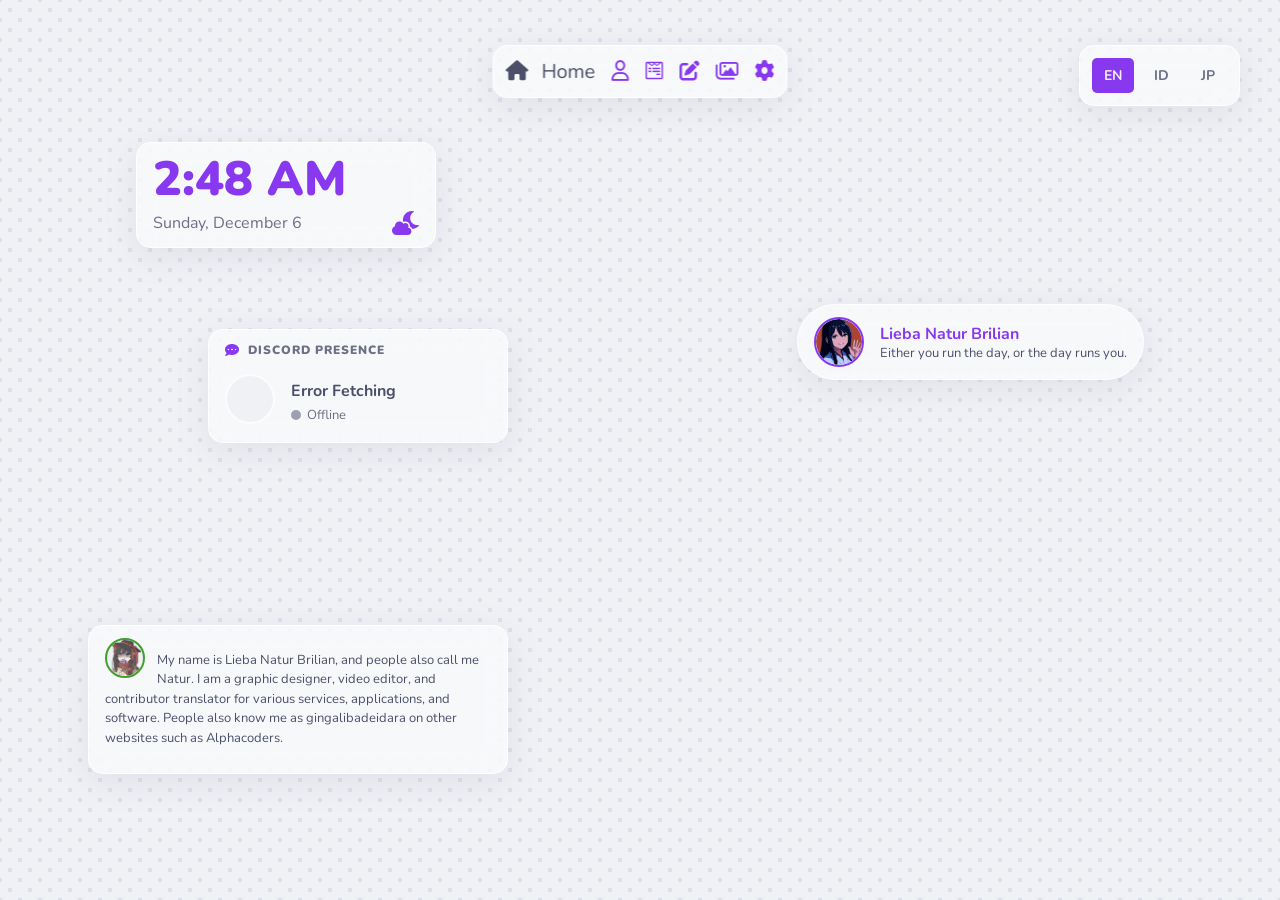
==== commit b8c93fa7: "feat: refactor site for structure, performance, and UX Extracted CSS/JS, added SEO, and created anim" ====
--- a/index.html
+++ b/index.html
@@ -3,300 +3,27 @@
 <head>
     <meta charset="UTF-8">
     <meta name="viewport" content="width=device-width, initial-scale=1.0">
-    <meta name="description" content="My gabut website | Video Editor, Graphics Designer & Translator">
-    <meta name="keywords" content="gingalibadeidara, naturbrilian, vector, skin, wallpaper, gingalibadeidara works, zenotype project">
-    <title>Lieba Natur Brilian (naturbrilian)</title>
-    <link href="https://fonts.googleapis.com/css2?family=Nunito:wght@400;700;900&family=Noto+Sans+JP:wght@400;700&display=swap" rel="stylesheet">
+    <meta name="theme-color" content="#1e1e2e">
+    <meta name="description" content="Portfolio of Lieba Natur Brilian - Video Editor, Graphic Designer & Translator. Check out my works and blog.">
+    <meta name="keywords" content="gingalibadeidara, naturbrilian, vector, skin, wallpaper, graphic design, video editing, translation">
+    <meta name="author" content="Lieba Natur Brilian">
+    <meta name="robots" content="index, follow, max-image-preview:large, max-snippet:-1, max-video-preview:-1">
+    <link rel="canonical" href="https://naturbrilian.com/">
+    <meta property="og:type" content="website">
+    <meta property="og:title" content="Lieba Natur Brilian - Graphic Designer & Video Editor">
+    <meta property="og:description" content="Portfolio of Lieba Natur Brilian - Video Editor, Graphic Designer & Translator">
+    <meta property="og:url" content="https://naturbrilian.com/">
+    <meta property="og:site_name" content="Natur's Website">
+    <meta name="twitter:card" content="summary_large_image">
+    <meta name="twitter:title" content="Lieba Natur Brilian - Graphic Designer & Video Editor">
+    <meta name="twitter:description" content="Portfolio of Lieba Natur Brilian - Video Editor, Graphic Designer & Translator">
+    <title>Lieba Natur Brilian (naturbrilian) - Graphic Designer & Video Editor</title>
+    <link href="https://fonts.googleapis.com/css2?family=Nunito:wght@400;700;900&family=Noto+Sans+JP:wght@400;700&display=swap" rel="stylesheet" importance="high">
     <link rel="stylesheet" href="https://cdnjs.cloudflare.com/ajax/libs/font-awesome/6.0.0/css/all.min.css">
-    
-    <style>
-        /* --- 0. TEMA CATPPUCCIN (AUTO DARK/LIGHT MODE) --- */
-        :root {
-            /* CATPPUCCIN MOCHA (MODE GELAP - DEFAULT) */
-            --bg-color: #1e1e2e;          /* Base */
-            --dot-color: #313244;         /* Surface 0 */
-            --widget-bg: rgba(24, 24, 37, 0.65); /* Mantle dgn transparansi */
-            --widget-border: rgba(255, 255, 255, 0.08);
-            --widget-shadow: rgba(17, 17, 27, 0.5); /* Crust */
-            --widget-hover-bg: rgba(30, 30, 46, 0.85);
-            
-            --text-main: #cdd6f4;         /* Text */
-            --text-muted: #bac2de;        /* Subtext 1 */
-            --accent-primary: #cba6f7;    /* Mauve (Ungu) */
-            --accent-secondary: #a6e3a1;  /* Green */
-            
-            /* Status Discord Mocha */
-            --status-online: #a6e3a1;     /* Green */
-            --status-idle: #f9e2af;       /* Yellow */
-            --status-dnd: #f38ba8;        /* Red */
-            --status-offline: #7f849c;    /* Overlay 0 */
-        }
-        /* Ganti warna biru pas teks disorot/di-select */
-        ::selection {
-              background-color: var(--accent-primary); /* Warna Mauve transparan */
-              color: var(--bg-color);
-        }
-
-/* Biar jalan di browser Safari/Chrome lama */
-        ::-moz-selection {
-             background-color: var(--accent-primary);
-             color: var(--bg-color);
-        }
-
-        @media (prefers-color-scheme: light) {
-            :root {
-                /* CATPPUCCIN LATTE (MODE TERANG) */
-                --bg-color: #eff1f5;          /* Base */
-                --dot-color: #dce0e8;         /* Crust */
-                --widget-bg: rgba(255, 255, 255, 0.55); /* Transparan terang */
-                --widget-border: rgba(255, 255, 255, 0.8);
-                --widget-shadow: rgba(140, 143, 161, 0.15); /* Shadow lembut */
-                --widget-hover-bg: rgba(255, 255, 255, 0.9);
-                
-                --text-main: #4c4f69;         /* Text */
-                --text-muted: #6c6f85;        /* Subtext 0 */
-                --accent-primary: #8839ef;    /* Mauve (Ungu) */
-                --accent-secondary: #40a02b;  /* Green */
-
-                /* Status Discord Latte */
-                --status-online: #40a02b;     /* Green */
-                --status-idle: #df8e1d;       /* Yellow */
-                --status-dnd: #d20f39;        /* Red */
-                --status-offline: #9ca0b0;    /* Overlay 0 */
-            }
-        }
-
-        /* --- 1. SETUP GLOBAL --- */
-        * { box-sizing: border-box; }
-        
-        body {
-            margin: 0; padding: 0;
-            background-color: var(--bg-color);
-            background-image: radial-gradient(var(--dot-color) 15%, transparent 16%),
-                              radial-gradient(var(--dot-color) 15%, transparent 16%);
-            background-size: 20px 20px;
-            background-position: 0 0, 10px 10px;
-            font-family: 'Nunito', 'Noto Sans JP', sans-serif;
-            min-height: 100vh;
-            display: flex; justify-content: center; align-items: center;
-            color: var(--text-main); 
-            overflow-x: hidden;
-            transition: background-color 0.5s ease; /* Transisi halus saat ganti mode */
-        }
-
-        .main-stage {
-            position: relative; width: 100%; max-width: 1200px; height: 90vh; display: block;
-        }
-
-        /* --- 2. STYLE WIDGET KACA --- */
-        .widget {
-            background: var(--widget-bg);
-            backdrop-filter: blur(12px);
-            -webkit-backdrop-filter: blur(12px);
-            border-radius: 15px;
-            padding: 15px 25px;
-            color: var(--text-muted);
-            box-shadow: 0 8px 32px 0 var(--widget-shadow);
-            border: 1px solid var(--widget-border);
-            z-index: 10;
-            transition: all 0.3s ease;
-        }
-
-        /* Wrapper Header Mobile */
-        .mobile-header-wrapper {
-            position: absolute; top: 0; left: 0; width: 100%; z-index: 50;
-        }
-        .mobile-menu-toggle { display: none; }
-
-        /* Widget Bahasa */
-        .lang-switcher {
-            position: absolute; top: 0; right: 0; 
-            display: flex; gap: 10px; font-weight: bold; font-size: 14px;
-        }
-        .lang-btn { cursor: pointer; padding: 5px 10px; border-radius: 5px; transition: 0.3s; color: var(--text-muted); }
-        .lang-btn:hover { color: var(--text-main); }
-        .lang-btn.active { background-color: var(--accent-primary); color: var(--bg-color); }
-
-        /* Navbar Desktop */
-        .top-nav {
-            position: absolute; top: 0; left: 50%; 
-            transform: translateX(-50%);
-            display: flex; gap: 20px; font-size: 20px; color: var(--accent-primary);
-            width: fit-content; align-items: center; z-index: 50;
-        }
-        .top-nav i { transition: 0.3s; }
-        .top-nav i:hover { color: var(--text-main); cursor: pointer; }
-        .active-icon { color: var(--text-main); margin-right: 5px; }
-
-        /* --- ELEMEN LAINNYA --- */
-        .clock-widget { position: absolute; top: 12%; left: 8%; width: 300px; }
-        .time { font-size: 48px; font-weight: 900; color: var(--accent-primary); display: block; line-height: 1; margin-bottom: 5px; }
-        .date { font-size: 16px; color: var(--text-muted); }
-
-        /* --- WIDGET DISCORD PRESENCE --- */
-        .discord-simple-widget {
-            position: absolute; top: 35%; left: 14%; 
-            width: 300px; 
-            text-decoration: none; cursor: pointer;
-            display: flex; flex-direction: column; gap: 15px;
-        }
-        .discord-simple-widget:hover {
-            transform: translateY(-3px);
-            background: var(--widget-hover-bg);
-            box-shadow: 0 12px 40px 0 var(--widget-shadow);
-        }
-        
-        .ds-header {
-            display: flex; align-items: center; gap: 8px;
-            font-size: 12px; font-weight: 900; color: var(--text-muted); 
-            letter-spacing: 1px; text-transform: uppercase;
-        }
-        .ds-header i { font-size: 14px; color: var(--accent-primary); }
-
-        .ds-body {
-            display: flex; align-items: center; gap: 15px;
-        }
-        .ds-avatar img {
-            width: 50px; height: 50px; border-radius: 50%; object-fit: cover;
-            border: 2px solid var(--widget-border);
-        }
-        .ds-info {
-            display: flex; flex-direction: column; gap: 4px;
-        }
-        .ds-name {
-            font-size: 16px; font-weight: bold; color: var(--text-main);
-        }
-        .ds-status {
-            display: flex; align-items: center; gap: 6px; font-size: 13px; color: var(--text-muted);
-        }
-        .status-dot {
-            width: 10px; height: 10px; border-radius: 50%;
-            background-color: var(--status-offline); /* Default color variable */
-            transition: background-color 0.3s;
-        }
-
-        /* --- KARAKTER & INFO --- */
-        .character-card {
-            position: absolute; top: 54%; left: 50%;
-            transform: translate(-50%, -50%) rotate(-5deg);
-            height: 75vh; width: 75vh; max-width: 650px; max-height: 650px; 
-            background-image: url('assets/character_full1_67.webp');
-            background-repeat: no-repeat; background-size: contain; background-position: center;
-            border-radius: 20px; z-index: 3;
-        }
-
-        .chat-widget {
-            position: absolute; top: 32%; right: 8%;
-            max-width: 380px; display: flex; align-items: center; gap: 15px; border-radius: 50px;
-        }
-        .avatar-circle { width: 50px; height: 50px; background: var(--bg-color); border-radius: 50%; flex-shrink: 0; border: 2px solid var(--accent-primary); }
-        .chat-content h4 { margin: 0; color: var(--accent-primary); font-size: 16px; }
-        .chat-content p { margin: 0; font-size: 13px; color: var(--ac); line-height: 1.3; }
-
-        .info-widget {
-            position: absolute; bottom: 10%; left: 4%; 
-            max-width: 420px; font-size: 13px; line-height: 1.5; color: var(--text-muted);
-        }
-        .mini-avatar { float: left; width: 40px; height: 40px; background: var(--bg-color); border-radius: 50%; margin-right: 10px; border: 2px solid var(--accent-secondary); }
-
-        .avatar-circle, .mini-avatar {
-           overflow: hidden; /* Memotong gambar yang keluar jalur */
-           display: flex;
-           align-items: center;
-           justify-content: center;
-        } 
-
-      .avatar-circle img, .mini-avatar img {
-          width: 100%;
-          height: 100%;
-          border-radius: 50%; /* Membuat gambar jadi bulat */
-          object-fit: cover;  /* Memastikan foto tidak gepeng */
-        }
-
-/* --- AREA DESKTOP (PASTIKAN SEPERTI INI) --- */
-.lastfm-widget {
-    position: absolute;
-    bottom: 25%; 
-    right: 12%;
-    width: 320px;
-    display: none; 
-    z-index: 10;
-}
-
-.lastfm-widget #track-art {
-    width: 50px; height: 50px; border-radius: 8px;
-    object-fit: cover; border: 2px solid var(--widget-border);
-}
-
-/* --- AREA RESPONSIVE MOBILE (MULAI DI BARIS 220) --- */
-@media (max-width: 768px) {
-    body { align-items: flex-start; padding: 20px 0; height: auto; overflow-y: auto; }
-    /* ... kode mobile lainnya ... */
-
-    /* PINDAHKAN KODE MOBILE KE SINI (DI DALAM MEDIA QUERY) */
-    .lastfm-widget {
-        position: relative !important;
-        width: 90% !important;
-        margin: 15px auto !important;
-        order: 6 !important;
-        top: auto !important;
-        right: auto !important;
-        bottom: auto !important;
-        left: auto !important;
-    }
-}
-        .lastfm-widget #track-art {
-            width: 50px; height: 50px; border-radius: 8px;
-            object-fit: cover; border: 2px solid var(--widget-border);
-        }
-
-
-        .lastfm-widget .ds-header {
-          margin-bottom: 12px; /* Memberi jarak ke bawah */
-    }
-
-        /* --- RESPONSIVE MOBILE --- */
-        @media (max-width: 768px) {
-            body { align-items: flex-start; padding: 20px 0; height: auto; overflow-y: auto; }
-            .main-stage { height: auto; display: flex; flex-direction: column; align-items: center; gap: 15px; padding-bottom: 50px; }
-            
-            .widget, .character-card {
-                position: relative !important; top: auto !important; left: auto !important; right: auto !important; bottom: auto !important;
-                transform: none !important; width: 90% !important; max-width: 100%; margin: 0 auto;
-            }
-
-            .mobile-header-wrapper {
-                position: relative !important; display: flex; width: 90% !important;
-                justify-content: space-between; gap: 10px; order: 1; z-index: 50;
-            }
-            .mobile-header-wrapper .widget { width: auto !important; margin: 0 !important; }
-            .mobile-menu-toggle {
-                display: flex !important; flex-grow: 1; justify-content: center; align-items: center; gap: 10px;
-                padding: 12px; cursor: pointer; font-weight: bold; font-size: 16px; color: var(--text-main);
-            }
-            .lang-switcher { flex-grow: 0; padding: 10px 15px; align-items: center; justify-content: center; }
-
-            .top-nav { 
-                order: 2; display: none !important; flex-direction: column; padding: 10px 20px !important; margin-top: -5px;
-            }
-            .top-nav.open { display: flex !important; } 
-            .top-nav a, .top-nav div, .top-nav i.fa-cog {
-                width: 100%; display: flex; justify-content: center; padding: 12px 0;
-                border-bottom: 1px solid var(--widget-border); margin: 0;
-            }
-            .top-nav > *:last-child { border-bottom: none; }
-
-            .character-card { order: 3; height: 400px; background-size: contain; }
-            .clock-widget { order: 4; text-align: center; }
-            .clock-widget div { justify-content: center !important; gap: 10px; }
-            
-            .discord-simple-widget { order: 5; }
-            
-            .chat-widget { order: 6; border-radius: 20px; flex-direction: column; text-align: center; }
-            .info-widget { order: 7; text-align: center; }
-            .info-widget .mini-avatar { float: none; margin: 0 auto 10px auto; display: block; }
-          }
-    </style>
+    <link rel="stylesheet" href="css/variables.css">
+    <link rel="stylesheet" href="css/shared.css">
+    <link rel="stylesheet" href="css/index.css">
+    <link rel="stylesheet" href="css/animations.css">
 </head>
 <body>
 
@@ -397,151 +124,6 @@
 
     </div>
 
-<script>
-    // --- DATA BAHASA UTAMA ---
-    const translations = {
-        en: {
-            nav_home: "Home", nav_menu: "Menu", discord_title: "DISCORD PRESENCE",
-            char_name: "Lieba Natur Brilian", chat_msg: "Either you run the day, or the day runs you.",
-            info_text: "My name is Lieba Natur Brilian, and people also call me Natur. I am a graphic designer, video editor, and contributor translator for various services, applications, and software. People also know me as gingalibadeidara on other websites such as Alphacoders.",
-            locale: "en-US"
-        },
-        id: {
-            nav_home: "Beranda", nav_menu: "Menu", discord_title: "STATUS DISCORD",
-            char_name: "Lieba Natur Brilian", chat_msg: "Baiklah, kamu yang mengendalikan hari ini, atau hari ini yang mengendalikanmu.",
-            info_text: "Aku Lieba Natur Brilian, dan orang-orang juga memanggilku dengan nama Natur. Aku seorang desainer grafis, editor video, dan penerjemah kontributor untuk berbagai layanan, aplikasi, dan perangkat lunak. Orang-orang juga mengenalku sebagai gingalibadeidara di situs web lain seperti Alphacoders.",
-            locale: "id-ID"
-        },
-        ja: {
-            nav_home: "ホーム", nav_menu: "メニュー", discord_title: "DISCORD ステータス",
-            char_name: "リーバ・ナトゥール", chat_msg: "「一日は君が支配するものであって、一日に支配されるものではなくて」",
-            info_text: "私の名前はリーバ・ナチュール・ブリリアンです。ナチュールとも呼ばれています。グラフィックデザイナー、ビデオ編集者、そして様々なサービス、アプリケーション、ソフトウェアの翻訳者として活動しています。アルファコーダーズなどの他のウェブサイトでは、gingalibadeidara としても知られています。",
-            locale: "ja-JP"
-        }
-    };
-
-    // --- KAMUS STATUS DISCORD ---
-    const discordStatusLang = {
-        en: { online: "Online", idle: "Idle", dnd: "Do Not Disturb", offline: "Offline" },
-        id: { online: "Online", idle: "Santai", dnd: "Jangan Ganggu", offline: "Offline" },
-        ja: { online: "オンライン", idle: "退席中", dnd: "応答不可", offline: "オフライン" }
-    };
-
-    let currentLang = 'en';
-    let currentDcStatus = 'offline'; 
-
-    // --- FUNGSI GANTI BAHASA ---
-    function setLanguage(lang) {
-        currentLang = lang;
-        const data = translations[lang];
-
-        document.querySelectorAll('[data-key]').forEach(el => {
-            const key = el.getAttribute('data-key');
-            if(data[key]) el.innerText = data[key];
-        });
-
-        document.querySelectorAll('.lang-btn').forEach(btn => {
-            btn.classList.remove('active');
-            if(btn.innerText.toLowerCase() === (lang === 'ja' ? 'jp' : lang)) btn.classList.add('active');
-        });
-
-        updateClock();
-        updateDiscordUIText(); 
-    }
-
-    // Toggle Menu HP
-    function toggleNav() { document.getElementById("myTopNav").classList.toggle("open"); }
-
-    // --- FUNGSI JAM ---
-    function updateClock() {
-        const now = new Date();
-        let hours = now.getHours();
-        const minutes = String(now.getMinutes()).padStart(2, '0');
-        const ampm = hours >= 12 ? 'PM' : 'AM';
-        hours = hours % 12; hours = hours ? hours : 12; 
-        document.querySelector('.time').innerText = `${hours}:${minutes} ${ampm}`;
-
-        const locale = translations[currentLang].locale;
-        document.querySelector('.date').innerText = now.toLocaleDateString(locale, { weekday: 'long', month: 'long', day: 'numeric' });
-    }
-    setInterval(updateClock, 1000); updateClock();
-
-    // --- FUNGSI LAST.FM ---
-    const LFM_USER = "naturbrilian"; 
-    const LFM_API_KEY = "411b298c830d3599a94c097d70bc953e"; 
-
-    async function fetchLastFM() {
-        const url = `https://ws.audioscrobbler.com/2.0/?method=user.getrecenttracks&user=naturbrilian&api_key=411b298c830d3599a94c097d70bc953e&format=json&limit=1`;
-        try {
-            const response = await fetch(url);
-            const data = await response.json();
-            const track = data.recenttracks.track[0];
-            const widget = document.getElementById('lastfm-widget');
-
-            if (track && track['@attr'] && track['@attr'].nowplaying === 'true') {
-                document.getElementById('track-name').innerText = track.name;
-                document.getElementById('track-artist').innerText = track.artist['#text'];
-                document.getElementById('track-art').src = track.image[2]['#text'];
-                widget.style.display = 'block';
-            } else {
-                widget.style.display = 'none';
-            }
-        } catch (err) { console.error("Last.fm Error:", err); }
-    }
-    
-    // Tambahkan terjemahan ke objek translations yang sudah ada
-    translations.en.lastfm_title = "NOW PLAYING";
-    translations.id.lastfm_title = "SEDANG DIPUTAR";
-    translations.ja.lastfm_title = "再生中";
-
-    setInterval(fetchLastFM, 15000); fetchLastFM();
-
-    // --- FUNGSI REAL-TIME DISCORD (LANYARD API) ---
-    async function fetchDiscordData() {
-        const discordId = "304313603253862401"; 
-        try {
-            const response = await fetch(`https://api.lanyard.rest/v1/users/${discordId}`);
-            const json = await response.json();
-
-            if (json.success) {
-                const user = json.data.discord_user;
-                currentDcStatus = json.data.discord_status; 
-
-                document.getElementById('dc-name').innerText = user.display_name || user.username;
-
-                const ext = user.avatar && user.avatar.startsWith("a_") ? "gif" : "png";
-                if(user.avatar) {
-                    document.getElementById('dc-pfp').src = `https://cdn.discordapp.com/avatars/${discordId}/${user.avatar}.${ext}?size=128`;
-                } else {
-                    document.getElementById('dc-pfp').src = `https://cdn.discordapp.com/embed/avatars/${parseInt(user.discriminator) % 5}.png`;
-                }
-
-                // Menggunakan variabel warna CSS Catppuccin
-                const dot = document.getElementById('dc-dot');
-                if (currentDcStatus === 'online') dot.style.backgroundColor = 'var(--status-online)';
-                else if (currentDcStatus === 'idle') dot.style.backgroundColor = 'var(--status-idle)';
-                else if (currentDcStatus === 'dnd') dot.style.backgroundColor = 'var(--status-dnd)';
-                else dot.style.backgroundColor = 'var(--status-offline)';
-
-                updateDiscordUIText();
-            } else {
-                document.getElementById('dc-name').innerText = "Not in Server";
-                document.getElementById('dc-status-text').innerText = "Please join Lanyard Discord";
-            }
-        } catch (err) {
-            console.error("Error fetching Discord status:", err);
-            document.getElementById('dc-name').innerText = "Error Fetching";
-        }
-    }
-
-    function updateDiscordUIText() {
-        const statusTextStr = discordStatusLang[currentLang][currentDcStatus];
-        document.getElementById('dc-status-text').innerText = statusTextStr || "Offline";
-    }
-
-    fetchDiscordData();
-    setInterval(fetchDiscordData, 30000);
-    setLanguage('en');
-</script>
+<script src="js/index.js"></script>
 </body>
-</html>+</html>
--- a/css/variables.css
+++ b/css/variables.css
@@ -0,0 +1,95 @@
+/* ========================================
+   CATPPUCCIN THEME VARIABLES
+   Auto Dark/Light Mode Support
+   ======================================== */
+
+:root {
+    /* CATPPUCCIN MOCHA (DARK MODE - DEFAULT) */
+    
+    /* Base Colors */
+    --bg-color: #1e1e2e;
+    --dot-color: #313244;
+    --text-main: #cdd6f4;
+    --text-muted: #bac2de;
+    
+    /* Widget Styles */
+    --widget-bg: rgba(24, 24, 37, 0.65);
+    --widget-border: rgba(255, 255, 255, 0.08);
+    --widget-shadow: rgba(17, 17, 27, 0.5);
+    --widget-hover-bg: rgba(30, 30, 46, 0.85);
+    
+    /* Accent Colors */
+    --accent-primary: #cba6f7;    /* Mauve */
+    --accent-secondary: #a6e3a1;  /* Green */
+    
+    /* Status Colors */
+    --status-online: #a6e3a1;     /* Green */
+    --status-idle: #f9e2af;       /* Yellow */
+    --status-dnd: #f38ba8;        /* Red */
+    --status-offline: #7f849c;    /* Overlay 0 */
+    
+    /* UI Elements */
+    --card-bg: rgba(17, 17, 27, 0.3);
+    --scrollbar-thumb: #cba6f7;
+    
+    /* Spacing */
+    --spacing-xs: 4px;
+    --spacing-sm: 8px;
+    --spacing-md: 12px;
+    --spacing-lg: 16px;
+    --spacing-xl: 24px;
+    --spacing-2xl: 32px;
+    
+    /* Border Radius */
+    --radius-sm: 5px;
+    --radius-md: 10px;
+    --radius-lg: 15px;
+    --radius-xl: 20px;
+    
+    /* Transitions */
+    --transition-fast: 0.2s ease;
+    --transition-normal: 0.3s ease;
+    --transition-slow: 0.5s ease;
+}
+
+/* Light Mode - Catppuccin Latte */
+@media (prefers-color-scheme: light) {
+    :root {
+        /* Base Colors */
+        --bg-color: #eff1f5;
+        --dot-color: #dce0e8;
+        --text-main: #4c4f69;
+        --text-muted: #6c6f85;
+        
+        /* Widget Styles */
+        --widget-bg: rgba(255, 255, 255, 0.55);
+        --widget-border: rgba(255, 255, 255, 0.8);
+        --widget-shadow: rgba(140, 143, 161, 0.15);
+        --widget-hover-bg: rgba(255, 255, 255, 0.9);
+        
+        /* Accent Colors */
+        --accent-primary: #8839ef;     /* Mauve */
+        --accent-secondary: #40a02b;   /* Green */
+        
+        /* Status Colors */
+        --status-online: #40a02b;      /* Green */
+        --status-idle: #df8e1d;        /* Yellow */
+        --status-dnd: #d20f39;         /* Red */
+        --status-offline: #9ca0b0;     /* Overlay 0 */
+        
+        /* UI Elements */
+        --card-bg: rgba(255, 255, 255, 0.4);
+        --scrollbar-thumb: #8839ef;
+    }
+}
+
+/* Text Selection Styling */
+::selection {
+    background-color: var(--accent-primary);
+    color: var(--bg-color);
+}
+
+::-moz-selection {
+    background-color: var(--accent-primary);
+    color: var(--bg-color);
+}
--- a/css/shared.css
+++ b/css/shared.css
@@ -0,0 +1,247 @@
+/* ========================================
+   SHARED GLOBAL STYLES
+   ======================================== */
+
+* {
+    box-sizing: border-box;
+}
+
+body {
+    margin: 0;
+    padding: 0;
+    background-color: var(--bg-color);
+    background-image: 
+        radial-gradient(var(--dot-color) 15%, transparent 16%),
+        radial-gradient(var(--dot-color) 15%, transparent 16%);
+    background-size: 20px 20px;
+    background-position: 0 0, 10px 10px;
+    font-family: 'Nunito', 'Noto Sans JP', sans-serif;
+    min-height: 100vh;
+    display: flex;
+    justify-content: center;
+    align-items: center;
+    color: var(--text-main);
+    overflow-x: hidden;
+    transition: background-color var(--transition-slow);
+}
+
+/* ========================================
+   LAYOUT CONTAINERS
+   ======================================== */
+
+.main-stage {
+    position: relative;
+    width: 100%;
+    max-width: 1200px;
+    height: 90vh;
+    display: block;
+}
+
+/* ========================================
+   WIDGET BASE STYLES
+   ======================================== */
+
+.widget {
+    background: var(--widget-bg);
+    backdrop-filter: blur(12px);
+    -webkit-backdrop-filter: blur(12px);
+    border-radius: var(--radius-lg);
+    padding: var(--spacing-md) var(--spacing-lg);
+    color: var(--text-muted);
+    box-shadow: 0 8px 32px 0 var(--widget-shadow);
+    border: 1px solid var(--widget-border);
+    z-index: 10;
+    transition: all var(--transition-normal);
+}
+
+.widget:hover {
+    transform: translateY(-3px);
+    background: var(--widget-hover-bg);
+    box-shadow: 0 12px 40px 0 var(--widget-shadow);
+}
+
+/* ========================================
+   NAVIGATION & LANGUAGE SWITCHER
+   ======================================== */
+
+.mobile-header-wrapper {
+    position: absolute;
+    top: 0;
+    left: 0;
+    width: 100%;
+    z-index: 50;
+}
+
+.mobile-menu-toggle {
+    display: none;
+}
+
+.top-nav {
+    position: absolute;
+    top: 0;
+    left: 50%;
+    transform: translateX(-50%);
+    display: flex;
+    gap: var(--spacing-lg);
+    font-size: 20px;
+    color: var(--accent-primary);
+    width: fit-content;
+    align-items: center;
+    z-index: 50;
+    padding: var(--spacing-md);
+}
+
+.top-nav a {
+    text-decoration: none;
+    color: inherit;
+    transition: color var(--transition-normal);
+}
+
+.top-nav i {
+    transition: color var(--transition-normal);
+    cursor: pointer;
+}
+
+.top-nav i:hover {
+    color: var(--text-main);
+}
+
+.active-icon {
+    color: var(--text-main);
+    margin-right: var(--spacing-sm);
+}
+
+.lang-switcher {
+    position: absolute;
+    top: 0;
+    right: 0;
+    display: flex;
+    gap: var(--spacing-sm);
+    font-weight: bold;
+    font-size: 14px;
+    z-index: 50;
+    padding: var(--spacing-md);
+}
+
+.lang-btn {
+    cursor: pointer;
+    padding: var(--spacing-sm) var(--spacing-md);
+    border-radius: var(--radius-sm);
+    transition: all var(--transition-normal);
+    color: var(--text-muted);
+    border: none;
+    background: transparent;
+    font-weight: bold;
+}
+
+.lang-btn:hover {
+    color: var(--text-main);
+}
+
+.lang-btn.active {
+    background-color: var(--accent-primary);
+    color: var(--bg-color);
+}
+
+/* ========================================
+   SCROLLBAR STYLING
+   ======================================== */
+
+::-webkit-scrollbar {
+    width: 8px;
+}
+
+::-webkit-scrollbar-track {
+    background: transparent;
+}
+
+::-webkit-scrollbar-thumb {
+    background: var(--scrollbar-thumb);
+    border-radius: var(--radius-md);
+}
+
+::-webkit-scrollbar-thumb:hover {
+    background: var(--accent-primary);
+}
+
+/* ========================================
+   RESPONSIVE DESIGN - TABLET
+   ======================================== */
+
+@media (max-width: 1100px) {
+    .main-stage {
+        max-width: 95%;
+    }
+}
+
+/* ========================================
+   RESPONSIVE DESIGN - MOBILE
+   ======================================== */
+
+@media (max-width: 768px) {
+    body {
+        align-items: flex-start;
+        padding: var(--spacing-lg) 0;
+        height: auto;
+        overflow-y: auto;
+    }
+
+    .main-stage {
+        height: auto;
+        display: flex;
+        flex-direction: column;
+        align-items: center;
+        gap: var(--spacing-lg);
+        padding-bottom: 50px;
+    }
+
+    .widget,
+    .main-stage > div[class*="-container"] {
+        position: relative !important;
+        top: auto !important;
+        left: auto !important;
+        transform: none !important;
+        width: 90% !important;
+        margin: 0 auto;
+    }
+
+    .mobile-header-wrapper {
+        position: relative !important;
+        display: flex;
+        width: 90% !important;
+        justify-content: space-between;
+        gap: var(--spacing-md);
+        order: 1;
+    }
+
+    .mobile-header-wrapper .widget {
+        width: auto !important;
+        margin: 0 !important;
+    }
+
+    .mobile-menu-toggle {
+        display: flex !important;
+        flex-grow: 1;
+        justify-content: center;
+        align-items: center;
+        gap: var(--spacing-md);
+        padding: var(--spacing-md);
+        color: var(--text-main);
+        font-weight: bold;
+        cursor: pointer;
+    }
+
+    .top-nav {
+        position: relative !important;
+        transform: none !important;
+        gap: var(--spacing-md);
+        order: 2;
+        width: 90% !important;
+    }
+
+    .lang-switcher {
+        position: relative !important;
+        width: auto !important;
+        order: 3;
+    }
+}
--- a/css/index.css
+++ b/css/index.css
@@ -0,0 +1,297 @@
+/* ========================================
+   INDEX PAGE SPECIFIC STYLES
+   ======================================== */
+
+/* Clock Widget */
+.clock-widget {
+    position: absolute;
+    top: 12%;
+    left: 8%;
+    width: 300px;
+}
+
+.time {
+    font-size: 48px;
+    font-weight: 900;
+    color: var(--accent-primary);
+    display: block;
+    line-height: 1;
+    margin-bottom: var(--spacing-sm);
+}
+
+.date {
+    font-size: 16px;
+    color: var(--text-muted);
+}
+
+/* Discord Widget */
+.discord-simple-widget {
+    position: absolute;
+    top: 35%;
+    left: 14%;
+    width: 300px;
+    text-decoration: none;
+    cursor: pointer;
+    display: flex;
+    flex-direction: column;
+    gap: var(--spacing-lg);
+}
+
+.discord-simple-widget:hover {
+    transform: translateY(-3px);
+    background: var(--widget-hover-bg);
+    box-shadow: 0 12px 40px 0 var(--widget-shadow);
+}
+
+.ds-header {
+    display: flex;
+    align-items: center;
+    gap: var(--spacing-sm);
+    font-size: 12px;
+    font-weight: 900;
+    color: var(--text-muted);
+    letter-spacing: 1px;
+    text-transform: uppercase;
+}
+
+.ds-header i {
+    font-size: 14px;
+    color: var(--accent-primary);
+}
+
+.ds-body {
+    display: flex;
+    align-items: center;
+    gap: var(--spacing-lg);
+}
+
+.ds-avatar img {
+    width: 50px;
+    height: 50px;
+    border-radius: 50%;
+    object-fit: cover;
+    border: 2px solid var(--widget-border);
+}
+
+.ds-info {
+    display: flex;
+    flex-direction: column;
+    gap: 4px;
+}
+
+.ds-name {
+    font-size: 16px;
+    font-weight: bold;
+    color: var(--text-main);
+}
+
+.ds-status {
+    display: flex;
+    align-items: center;
+    gap: 6px;
+    font-size: 13px;
+    color: var(--text-muted);
+}
+
+.status-dot {
+    width: 10px;
+    height: 10px;
+    border-radius: 50%;
+    background-color: var(--status-offline);
+    transition: background-color var(--transition-normal);
+}
+
+/* Character Card */
+.character-card {
+    position: absolute;
+    top: 54%;
+    left: 50%;
+    transform: translate(-50%, -50%) rotate(-5deg);
+    height: 75vh;
+    width: 75vh;
+    max-width: 650px;
+    max-height: 650px;
+    background-image: url('assets/character_full1_67.webp');
+    background-repeat: no-repeat;
+    background-size: contain;
+    background-position: center;
+    border-radius: var(--radius-xl);
+    z-index: 3;
+}
+
+/* Chat Widget */
+.chat-widget {
+    position: absolute;
+    top: 32%;
+    right: 8%;
+    max-width: 380px;
+    display: flex;
+    align-items: center;
+    gap: var(--spacing-lg);
+    border-radius: 50px;
+}
+
+.avatar-circle {
+    width: 50px;
+    height: 50px;
+    background: var(--bg-color);
+    border-radius: 50%;
+    flex-shrink: 0;
+    border: 2px solid var(--accent-primary);
+    overflow: hidden;
+    display: flex;
+    align-items: center;
+    justify-content: center;
+}
+
+.avatar-circle img {
+    width: 100%;
+    height: 100%;
+    border-radius: 50%;
+    object-fit: cover;
+}
+
+.chat-content h4 {
+    margin: 0;
+    color: var(--accent-primary);
+    font-size: 16px;
+}
+
+.chat-content p {
+    margin: 0;
+    font-size: 13px;
+    color: var(--text-main);
+    line-height: 1.3;
+}
+
+/* Info Widget */
+.info-widget {
+    position: absolute;
+    bottom: 10%;
+    left: 4%;
+    max-width: 420px;
+    font-size: 13px;
+    line-height: 1.5;
+    color: var(--text-muted);
+}
+
+.mini-avatar {
+    float: left;
+    width: 40px;
+    height: 40px;
+    background: var(--bg-color);
+    border-radius: 50%;
+    margin-right: var(--spacing-md);
+    border: 2px solid var(--accent-secondary);
+    overflow: hidden;
+    display: flex;
+    align-items: center;
+    justify-content: center;
+}
+
+.mini-avatar img {
+    width: 100%;
+    height: 100%;
+    border-radius: 50%;
+    object-fit: cover;
+}
+
+/* Last.fm Widget */
+.lastfm-widget {
+    position: absolute;
+    bottom: 25%;
+    right: 12%;
+    width: 320px;
+    display: none;
+    z-index: 10;
+}
+
+.lastfm-widget #track-art {
+    width: 50px;
+    height: 50px;
+    border-radius: var(--radius-md);
+    object-fit: cover;
+    border: 2px solid var(--widget-border);
+}
+
+.lastfm-widget .ds-header {
+    margin-bottom: var(--spacing-md);
+}
+
+/* ========================================
+   RESPONSIVE DESIGN - MOBILE
+   ======================================== */
+
+@media (max-width: 768px) {
+    .clock-widget {
+        order: 4;
+        position: relative !important;
+        top: auto !important;
+        left: auto !important;
+        width: 90% !important;
+        margin: 0 auto;
+        text-align: center;
+    }
+
+    .character-card {
+        order: 3;
+        position: relative !important;
+        top: auto !important;
+        left: auto !important;
+        right: auto !important;
+        bottom: auto !important;
+        transform: none !important;
+        height: 400px;
+        width: 90% !important;
+        margin: 0 auto;
+        background-size: contain;
+    }
+
+    .discord-simple-widget {
+        order: 5;
+        position: relative !important;
+        top: auto !important;
+        left: auto !important;
+        width: 90% !important;
+        margin: 0 auto;
+    }
+
+    .chat-widget {
+        order: 6;
+        position: relative !important;
+        top: auto !important;
+        right: auto !important;
+        border-radius: 20px;
+        flex-direction: column;
+        text-align: center;
+        width: 90% !important;
+        margin: 0 auto;
+    }
+
+    .info-widget {
+        order: 7;
+        position: relative !important;
+        bottom: auto !important;
+        left: auto !important;
+        width: 90% !important;
+        margin: 0 auto;
+        text-align: center;
+    }
+
+    .info-widget .mini-avatar {
+        float: none;
+        margin: 0 auto var(--spacing-lg) auto;
+        display: block;
+    }
+
+    .lastfm-widget {
+        position: relative !important;
+        width: 90% !important;
+        margin: var(--spacing-lg) auto !important;
+        order: 8 !important;
+        top: auto !important;
+        right: auto !important;
+        bottom: auto !important;
+        left: auto !important;
+    }
+}
--- a/css/animations.css
+++ b/css/animations.css
@@ -0,0 +1,278 @@
+/* ========================================
+   ANIMATIONS & TRANSITIONS
+   Enhanced UX with Smooth Effects
+   ======================================== */
+
+/* Fade in animation for page load */
+@keyframes fadeIn {
+    from {
+        opacity: 0;
+        transform: translateY(10px);
+    }
+    to {
+        opacity: 1;
+        transform: translateY(0);
+    }
+}
+
+/* Slide in from left */
+@keyframes slideInLeft {
+    from {
+        opacity: 0;
+        transform: translateX(-20px);
+    }
+    to {
+        opacity: 1;
+        transform: translateX(0);
+    }
+}
+
+/* Slide in from right */
+@keyframes slideInRight {
+    from {
+        opacity: 0;
+        transform: translateX(20px);
+    }
+    to {
+        opacity: 1;
+        transform: translateX(0);
+    }
+}
+
+/* Bounce animation */
+@keyframes bounce {
+    0%, 100% {
+        transform: translateY(0);
+    }
+    50% {
+        transform: translateY(-10px);
+    }
+}
+
+/* Pulse animation for loading states */
+@keyframes pulse {
+    0%, 100% {
+        opacity: 1;
+    }
+    50% {
+        opacity: 0.5;
+    }
+}
+
+/* Glow effect */
+@keyframes glow {
+    0%, 100% {
+        box-shadow: 0 0 10px rgba(203, 166, 247, 0.3);
+    }
+    50% {
+        box-shadow: 0 0 20px rgba(203, 166, 247, 0.6);
+    }
+}
+
+/* Loading spinner */
+@keyframes spin {
+    from {
+        transform: rotate(0deg);
+    }
+    to {
+        transform: rotate(360deg);
+    }
+}
+
+/* Apply animations to page elements */
+.main-stage {
+    animation: fadeIn 0.6s ease-out;
+}
+
+.widget {
+    animation: fadeIn 0.6s ease-out 0.1s both;
+}
+
+.top-nav {
+    animation: slideInTop 0.5s ease-out;
+}
+
+.lang-switcher {
+    animation: slideInRight 0.5s ease-out;
+}
+
+/* Interactive elements */
+.lang-btn {
+    position: relative;
+    overflow: hidden;
+}
+
+.lang-btn::before {
+    content: '';
+    position: absolute;
+    top: 50%;
+    left: 50%;
+    width: 0;
+    height: 0;
+    border-radius: 50%;
+    background: rgba(255, 255, 255, 0.3);
+    transform: translate(-50%, -50%);
+    transition: width 0.6s, height 0.6s;
+}
+
+.lang-btn:active::before {
+    width: 300px;
+    height: 300px;
+}
+
+/* Smooth hover effects */
+.blog-card {
+    position: relative;
+    overflow: hidden;
+}
+
+.blog-card::before {
+    content: '';
+    position: absolute;
+    top: 0;
+    left: -100%;
+    width: 100%;
+    height: 100%;
+    background: linear-gradient(90deg, transparent, rgba(255, 255, 255, 0.1), transparent);
+    transition: left 0.5s ease;
+    z-index: 1;
+}
+
+.blog-card:hover::before {
+    left: 100%;
+}
+
+/* Discord widget hover effect */
+.discord-simple-widget {
+    position: relative;
+}
+
+.discord-simple-widget::after {
+    content: '';
+    position: absolute;
+    top: 0;
+    left: 0;
+    right: 0;
+    bottom: 0;
+    background: radial-gradient(circle at var(--mouse-x, 50%) var(--mouse-y, 50%), rgba(203, 166, 247, 0.1) 0%, transparent 80%);
+    opacity: 0;
+    transition: opacity var(--transition-normal);
+    pointer-events: none;
+    border-radius: var(--radius-lg);
+}
+
+.discord-simple-widget:hover::after {
+    opacity: 1;
+}
+
+/* Loading state indicator */
+.loading {
+    animation: pulse 1.5s ease-in-out infinite;
+}
+
+.spinner {
+    animation: spin 1s linear infinite;
+    display: inline-block;
+    width: 20px;
+    height: 20px;
+    border: 2px solid var(--widget-border);
+    border-top-color: var(--accent-primary);
+    border-radius: 50%;
+}
+
+/* Smooth scroll behavior */
+html {
+    scroll-behavior: smooth;
+}
+
+/* Focus states for accessibility */
+button:focus,
+a:focus,
+input:focus {
+    outline: 2px solid var(--accent-primary);
+    outline-offset: 2px;
+}
+
+/* Link hover animations */
+a {
+    position: relative;
+}
+
+a::after {
+    content: '';
+    position: absolute;
+    bottom: -2px;
+    left: 0;
+    width: 0;
+    height: 2px;
+    background: var(--accent-primary);
+    transition: width var(--transition-normal);
+}
+
+a:hover::after {
+    width: 100%;
+}
+
+/* Text selection enhancement */
+::selection {
+    background: var(--accent-primary);
+    color: var(--bg-color);
+}
+
+/* Transform on interactive elements */
+button,
+a,
+.lang-btn,
+.blog-card {
+    transition: transform var(--transition-normal), 
+                box-shadow var(--transition-normal),
+                background-color var(--transition-normal);
+}
+
+button:hover,
+button:active {
+    transform: scale(1.02);
+}
+
+a:active {
+    transform: scale(0.98);
+}
+
+/* Transition for theme changes */
+body {
+    transition: background-color var(--transition-slow),
+                color var(--transition-slow);
+}
+
+.widget {
+    transition: background var(--transition-normal),
+                box-shadow var(--transition-normal),
+                border-color var(--transition-normal);
+}
+
+/* Mobile-specific animations */
+@media (max-width: 768px) {
+    .widget {
+        animation: slideInLeft 0.4s ease-out;
+    }
+
+    .top-nav {
+        animation: slideInLeft 0.3s ease-out;
+    }
+
+    .blog-card::before {
+        display: none;
+    }
+}
+
+/* Reduced motion support */
+@media (prefers-reduced-motion: reduce) {
+    * {
+        animation: none !important;
+        transition: none !important;
+    }
+
+    html {
+        scroll-behavior: auto;
+    }
+}
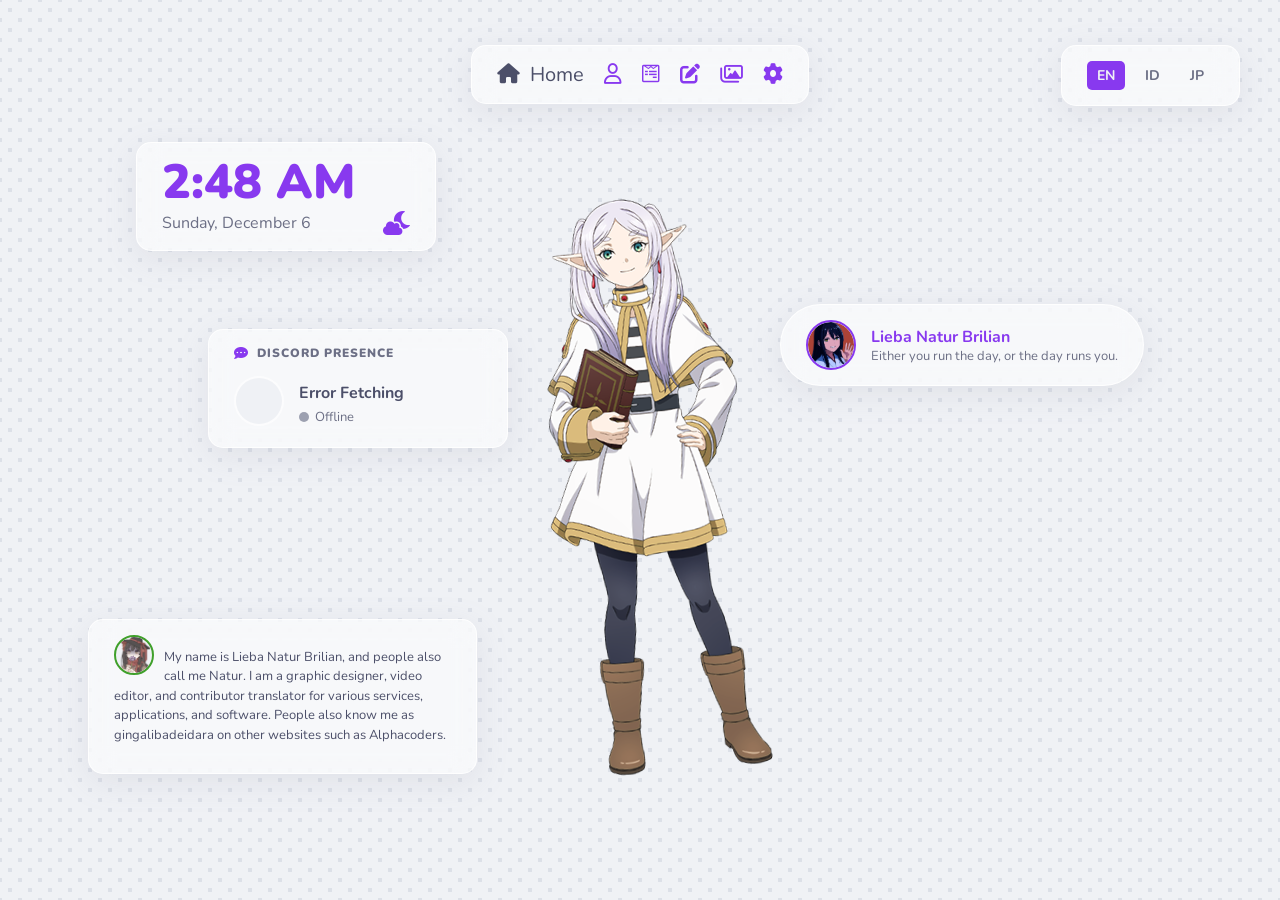
==== commit 2e1b3830: "featured frieren" ====
--- a/index.html
+++ b/index.html
@@ -3,27 +3,300 @@
 <head>
     <meta charset="UTF-8">
     <meta name="viewport" content="width=device-width, initial-scale=1.0">
-    <meta name="theme-color" content="#1e1e2e">
-    <meta name="description" content="Portfolio of Lieba Natur Brilian - Video Editor, Graphic Designer & Translator. Check out my works and blog.">
-    <meta name="keywords" content="gingalibadeidara, naturbrilian, vector, skin, wallpaper, graphic design, video editing, translation">
-    <meta name="author" content="Lieba Natur Brilian">
-    <meta name="robots" content="index, follow, max-image-preview:large, max-snippet:-1, max-video-preview:-1">
-    <link rel="canonical" href="https://naturbrilian.com/">
-    <meta property="og:type" content="website">
-    <meta property="og:title" content="Lieba Natur Brilian - Graphic Designer & Video Editor">
-    <meta property="og:description" content="Portfolio of Lieba Natur Brilian - Video Editor, Graphic Designer & Translator">
-    <meta property="og:url" content="https://naturbrilian.com/">
-    <meta property="og:site_name" content="Natur's Website">
-    <meta name="twitter:card" content="summary_large_image">
-    <meta name="twitter:title" content="Lieba Natur Brilian - Graphic Designer & Video Editor">
-    <meta name="twitter:description" content="Portfolio of Lieba Natur Brilian - Video Editor, Graphic Designer & Translator">
-    <title>Lieba Natur Brilian (naturbrilian) - Graphic Designer & Video Editor</title>
-    <link href="https://fonts.googleapis.com/css2?family=Nunito:wght@400;700;900&family=Noto+Sans+JP:wght@400;700&display=swap" rel="stylesheet" importance="high">
+    <meta name="description" content="My gabut website | Video Editor, Graphics Designer & Translator">
+    <meta name="keywords" content="gingalibadeidara, naturbrilian, vector, skin, wallpaper, gingalibadeidara works, zenotype project">
+    <title>Lieba Natur Brilian (naturbrilian)</title>
+    <link href="https://fonts.googleapis.com/css2?family=Nunito:wght@400;700;900&family=Noto+Sans+JP:wght@400;700&display=swap" rel="stylesheet">
     <link rel="stylesheet" href="https://cdnjs.cloudflare.com/ajax/libs/font-awesome/6.0.0/css/all.min.css">
-    <link rel="stylesheet" href="css/variables.css">
-    <link rel="stylesheet" href="css/shared.css">
-    <link rel="stylesheet" href="css/index.css">
-    <link rel="stylesheet" href="css/animations.css">
+    
+    <style>
+        /* --- 0. TEMA CATPPUCCIN (AUTO DARK/LIGHT MODE) --- */
+        :root {
+            /* CATPPUCCIN MOCHA (MODE GELAP - DEFAULT) */
+            --bg-color: #1e1e2e;          /* Base */
+            --dot-color: #313244;         /* Surface 0 */
+            --widget-bg: rgba(24, 24, 37, 0.65); /* Mantle dgn transparansi */
+            --widget-border: rgba(255, 255, 255, 0.08);
+            --widget-shadow: rgba(17, 17, 27, 0.5); /* Crust */
+            --widget-hover-bg: rgba(30, 30, 46, 0.85);
+            
+            --text-main: #cdd6f4;         /* Text */
+            --text-muted: #bac2de;        /* Subtext 1 */
+            --accent-primary: #cba6f7;    /* Mauve (Ungu) */
+            --accent-secondary: #a6e3a1;  /* Green */
+            
+            /* Status Discord Mocha */
+            --status-online: #a6e3a1;     /* Green */
+            --status-idle: #f9e2af;       /* Yellow */
+            --status-dnd: #f38ba8;        /* Red */
+            --status-offline: #7f849c;    /* Overlay 0 */
+        }
+        /* Ganti warna biru pas teks disorot/di-select */
+        ::selection {
+              background-color: var(--accent-primary); /* Warna Mauve transparan */
+              color: var(--bg-color);
+        }
+
+/* Biar jalan di browser Safari/Chrome lama */
+        ::-moz-selection {
+             background-color: var(--accent-primary);
+             color: var(--bg-color);
+        }
+
+        @media (prefers-color-scheme: light) {
+            :root {
+                /* CATPPUCCIN LATTE (MODE TERANG) */
+                --bg-color: #eff1f5;          /* Base */
+                --dot-color: #dce0e8;         /* Crust */
+                --widget-bg: rgba(255, 255, 255, 0.55); /* Transparan terang */
+                --widget-border: rgba(255, 255, 255, 0.8);
+                --widget-shadow: rgba(140, 143, 161, 0.15); /* Shadow lembut */
+                --widget-hover-bg: rgba(255, 255, 255, 0.9);
+                
+                --text-main: #4c4f69;         /* Text */
+                --text-muted: #6c6f85;        /* Subtext 0 */
+                --accent-primary: #8839ef;    /* Mauve (Ungu) */
+                --accent-secondary: #40a02b;  /* Green */
+
+                /* Status Discord Latte */
+                --status-online: #40a02b;     /* Green */
+                --status-idle: #df8e1d;       /* Yellow */
+                --status-dnd: #d20f39;        /* Red */
+                --status-offline: #9ca0b0;    /* Overlay 0 */
+            }
+        }
+
+        /* --- 1. SETUP GLOBAL --- */
+        * { box-sizing: border-box; }
+        
+        body {
+            margin: 0; padding: 0;
+            background-color: var(--bg-color);
+            background-image: radial-gradient(var(--dot-color) 15%, transparent 16%),
+                              radial-gradient(var(--dot-color) 15%, transparent 16%);
+            background-size: 20px 20px;
+            background-position: 0 0, 10px 10px;
+            font-family: 'Nunito', 'Noto Sans JP', sans-serif;
+            min-height: 100vh;
+            display: flex; justify-content: center; align-items: center;
+            color: var(--text-main); 
+            overflow-x: hidden;
+            transition: background-color 0.5s ease; /* Transisi halus saat ganti mode */
+        }
+
+        .main-stage {
+            position: relative; width: 100%; max-width: 1200px; height: 90vh; display: block;
+        }
+
+        /* --- 2. STYLE WIDGET KACA --- */
+        .widget {
+            background: var(--widget-bg);
+            backdrop-filter: blur(12px);
+            -webkit-backdrop-filter: blur(12px);
+            border-radius: 15px;
+            padding: 15px 25px;
+            color: var(--text-muted);
+            box-shadow: 0 8px 32px 0 var(--widget-shadow);
+            border: 1px solid var(--widget-border);
+            z-index: 10;
+            transition: all 0.3s ease;
+        }
+
+        /* Wrapper Header Mobile */
+        .mobile-header-wrapper {
+            position: absolute; top: 0; left: 0; width: 100%; z-index: 50;
+        }
+        .mobile-menu-toggle { display: none; }
+
+        /* Widget Bahasa */
+        .lang-switcher {
+            position: absolute; top: 0; right: 0; 
+            display: flex; gap: 10px; font-weight: bold; font-size: 14px;
+        }
+        .lang-btn { cursor: pointer; padding: 5px 10px; border-radius: 5px; transition: 0.3s; color: var(--text-muted); }
+        .lang-btn:hover { color: var(--text-main); }
+        .lang-btn.active { background-color: var(--accent-primary); color: var(--bg-color); }
+
+        /* Navbar Desktop */
+        .top-nav {
+            position: absolute; top: 0; left: 50%; 
+            transform: translateX(-50%);
+            display: flex; gap: 20px; font-size: 20px; color: var(--accent-primary);
+            width: fit-content; align-items: center; z-index: 50;
+        }
+        .top-nav i { transition: 0.3s; }
+        .top-nav i:hover { color: var(--text-main); cursor: pointer; }
+        .active-icon { color: var(--text-main); margin-right: 5px; }
+
+        /* --- ELEMEN LAINNYA --- */
+        .clock-widget { position: absolute; top: 12%; left: 8%; width: 300px; }
+        .time { font-size: 48px; font-weight: 900; color: var(--accent-primary); display: block; line-height: 1; margin-bottom: 5px; }
+        .date { font-size: 16px; color: var(--text-muted); }
+
+        /* --- WIDGET DISCORD PRESENCE --- */
+        .discord-simple-widget {
+            position: absolute; top: 35%; left: 14%; 
+            width: 300px; 
+            text-decoration: none; cursor: pointer;
+            display: flex; flex-direction: column; gap: 15px;
+        }
+        .discord-simple-widget:hover {
+            transform: translateY(-3px);
+            background: var(--widget-hover-bg);
+            box-shadow: 0 12px 40px 0 var(--widget-shadow);
+        }
+        
+        .ds-header {
+            display: flex; align-items: center; gap: 8px;
+            font-size: 12px; font-weight: 900; color: var(--text-muted); 
+            letter-spacing: 1px; text-transform: uppercase;
+        }
+        .ds-header i { font-size: 14px; color: var(--accent-primary); }
+
+        .ds-body {
+            display: flex; align-items: center; gap: 15px;
+        }
+        .ds-avatar img {
+            width: 50px; height: 50px; border-radius: 50%; object-fit: cover;
+            border: 2px solid var(--widget-border);
+        }
+        .ds-info {
+            display: flex; flex-direction: column; gap: 4px;
+        }
+        .ds-name {
+            font-size: 16px; font-weight: bold; color: var(--text-main);
+        }
+        .ds-status {
+            display: flex; align-items: center; gap: 6px; font-size: 13px; color: var(--text-muted);
+        }
+        .status-dot {
+            width: 10px; height: 10px; border-radius: 50%;
+            background-color: var(--status-offline); /* Default color variable */
+            transition: background-color 0.3s;
+        }
+
+        /* --- KARAKTER & INFO --- */
+        .character-card {
+            position: absolute; top: 54%; left: 50%;
+            transform: translate(-50%, -50%) rotate(-5deg);
+            height: 75vh; width: 75vh; max-width: 650px; max-height: 650px; 
+            background-image: url('assets/chara01_full1.png');
+            background-repeat: no-repeat; background-size: contain; background-position: center;
+            border-radius: 20px; z-index: 3;
+        }
+
+        .chat-widget {
+            position: absolute; top: 32%; right: 8%;
+            max-width: 380px; display: flex; align-items: center; gap: 15px; border-radius: 50px;
+        }
+        .avatar-circle { width: 50px; height: 50px; background: var(--bg-color); border-radius: 50%; flex-shrink: 0; border: 2px solid var(--accent-primary); }
+        .chat-content h4 { margin: 0; color: var(--accent-primary); font-size: 16px; }
+        .chat-content p { margin: 0; font-size: 13px; color: var(--ac); line-height: 1.3; }
+
+        .info-widget {
+            position: absolute; bottom: 10%; left: 4%; 
+            max-width: 389px; font-size: 13px; line-height: 1.5; color: var(--text-muted);
+        }
+        .mini-avatar { float: left; width: 40px; height: 40px; background: var(--bg-color); border-radius: 50%; margin-right: 10px; border: 2px solid var(--accent-secondary); }
+
+        .avatar-circle, .mini-avatar {
+           overflow: hidden; /* Memotong gambar yang keluar jalur */
+           display: flex;
+           align-items: center;
+           justify-content: center;
+        } 
+
+      .avatar-circle img, .mini-avatar img {
+          width: 100%;
+          height: 100%;
+          border-radius: 50%; /* Membuat gambar jadi bulat */
+          object-fit: cover;  /* Memastikan foto tidak gepeng */
+        }
+
+/* --- AREA DESKTOP (PASTIKAN SEPERTI INI) --- */
+.lastfm-widget {
+    position: absolute;
+    bottom: 25%; 
+    right: 14%;
+    width: 320px;
+    display: none; 
+    z-index: 10;
+}
+
+.lastfm-widget #track-art {
+    width: 50px; height: 50px; border-radius: 8px;
+    object-fit: cover; border: 2px solid var(--widget-border);
+}
+
+/* --- AREA RESPONSIVE MOBILE (MULAI DI BARIS 220) --- */
+@media (max-width: 768px) {
+    body { align-items: flex-start; padding: 20px 0; height: auto; overflow-y: auto; }
+    /* ... kode mobile lainnya ... */
+
+    /* PINDAHKAN KODE MOBILE KE SINI (DI DALAM MEDIA QUERY) */
+    .lastfm-widget {
+        position: relative !important;
+        width: 90% !important;
+        margin: 15px auto !important;
+        order: 6 !important;
+        top: auto !important;
+        right: auto !important;
+        bottom: auto !important;
+        left: auto !important;
+    }
+}
+        .lastfm-widget #track-art {
+            width: 50px; height: 50px; border-radius: 8px;
+            object-fit: cover; border: 2px solid var(--widget-border);
+        }
+
+
+        .lastfm-widget .ds-header {
+          margin-bottom: 12px; /* Memberi jarak ke bawah */
+    }
+
+        /* --- RESPONSIVE MOBILE --- */
+        @media (max-width: 768px) {
+            body { align-items: flex-start; padding: 20px 0; height: auto; overflow-y: auto; }
+            .main-stage { height: auto; display: flex; flex-direction: column; align-items: center; gap: 15px; padding-bottom: 50px; }
+            
+            .widget, .character-card {
+                position: relative !important; top: auto !important; left: auto !important; right: auto !important; bottom: auto !important;
+                transform: none !important; width: 90% !important; max-width: 100%; margin: 0 auto;
+            }
+
+            .mobile-header-wrapper {
+                position: relative !important; display: flex; width: 90% !important;
+                justify-content: space-between; gap: 10px; order: 1; z-index: 50;
+            }
+            .mobile-header-wrapper .widget { width: auto !important; margin: 0 !important; }
+            .mobile-menu-toggle {
+                display: flex !important; flex-grow: 1; justify-content: center; align-items: center; gap: 10px;
+                padding: 12px; cursor: pointer; font-weight: bold; font-size: 16px; color: var(--text-main);
+            }
+            .lang-switcher { flex-grow: 0; padding: 10px 15px; align-items: center; justify-content: center; }
+
+            .top-nav { 
+                order: 2; display: none !important; flex-direction: column; padding: 10px 20px !important; margin-top: -5px;
+            }
+            .top-nav.open { display: flex !important; } 
+            .top-nav a, .top-nav div, .top-nav i.fa-cog {
+                width: 100%; display: flex; justify-content: center; padding: 12px 0;
+                border-bottom: 1px solid var(--widget-border); margin: 0;
+            }
+            .top-nav > *:last-child { border-bottom: none; }
+
+            .character-card { order: 3; height: 400px; background-size: contain; }
+            .clock-widget { order: 4; text-align: center; }
+            .clock-widget div { justify-content: center !important; gap: 10px; }
+            
+            .discord-simple-widget { order: 5; }
+            
+            .chat-widget { order: 6; border-radius: 20px; flex-direction: column; text-align: center; }
+            .info-widget { order: 7; text-align: center; }
+            .info-widget .mini-avatar { float: none; margin: 0 auto 10px auto; display: block; }
+          }
+    </style>
 </head>
 <body>
 
@@ -124,6 +397,151 @@
 
     </div>
 
-<script src="js/index.js"></script>
+<script>
+    // --- DATA BAHASA UTAMA ---
+    const translations = {
+        en: {
+            nav_home: "Home", nav_menu: "Menu", discord_title: "DISCORD PRESENCE",
+            char_name: "Lieba Natur Brilian", chat_msg: "Either you run the day, or the day runs you.",
+            info_text: "My name is Lieba Natur Brilian, and people also call me Natur. I am a graphic designer, video editor, and contributor translator for various services, applications, and software. People also know me as gingalibadeidara on other websites such as Alphacoders.",
+            locale: "en-US"
+        },
+        id: {
+            nav_home: "Beranda", nav_menu: "Menu", discord_title: "STATUS DISCORD",
+            char_name: "Lieba Natur Brilian", chat_msg: "Baiklah, kamu yang mengendalikan hari ini, atau hari ini yang mengendalikanmu.",
+            info_text: "Aku Lieba Natur Brilian, dan orang-orang juga memanggilku dengan nama Natur. Aku seorang desainer grafis, editor video, dan penerjemah kontributor untuk berbagai layanan, aplikasi, dan perangkat lunak. Orang-orang juga mengenalku sebagai gingalibadeidara di situs web lain seperti Alphacoders.",
+            locale: "id-ID"
+        },
+        ja: {
+            nav_home: "ホーム", nav_menu: "メニュー", discord_title: "DISCORD ステータス",
+            char_name: "リーバ・ナトゥール", chat_msg: "「一日は君が支配するものであって、一日に支配されるものではなくて」",
+            info_text: "私の名前はリーバ・ナチュール・ブリリアンです。ナチュールとも呼ばれています。グラフィックデザイナー、ビデオ編集者、そして様々なサービス、アプリケーション、ソフトウェアの翻訳者として活動しています。アルファコーダーズなどの他のウェブサイトでは、gingalibadeidara としても知られています。",
+            locale: "ja-JP"
+        }
+    };
+
+    // --- KAMUS STATUS DISCORD ---
+    const discordStatusLang = {
+        en: { online: "Online", idle: "Idle", dnd: "Do Not Disturb", offline: "Offline" },
+        id: { online: "Online", idle: "Santai", dnd: "Jangan Ganggu", offline: "Offline" },
+        ja: { online: "オンライン", idle: "退席中", dnd: "応答不可", offline: "オフライン" }
+    };
+
+    let currentLang = 'en';
+    let currentDcStatus = 'offline'; 
+
+    // --- FUNGSI GANTI BAHASA ---
+    function setLanguage(lang) {
+        currentLang = lang;
+        const data = translations[lang];
+
+        document.querySelectorAll('[data-key]').forEach(el => {
+            const key = el.getAttribute('data-key');
+            if(data[key]) el.innerText = data[key];
+        });
+
+        document.querySelectorAll('.lang-btn').forEach(btn => {
+            btn.classList.remove('active');
+            if(btn.innerText.toLowerCase() === (lang === 'ja' ? 'jp' : lang)) btn.classList.add('active');
+        });
+
+        updateClock();
+        updateDiscordUIText(); 
+    }
+
+    // Toggle Menu HP
+    function toggleNav() { document.getElementById("myTopNav").classList.toggle("open"); }
+
+    // --- FUNGSI JAM ---
+    function updateClock() {
+        const now = new Date();
+        let hours = now.getHours();
+        const minutes = String(now.getMinutes()).padStart(2, '0');
+        const ampm = hours >= 12 ? 'PM' : 'AM';
+        hours = hours % 12; hours = hours ? hours : 12; 
+        document.querySelector('.time').innerText = `${hours}:${minutes} ${ampm}`;
+
+        const locale = translations[currentLang].locale;
+        document.querySelector('.date').innerText = now.toLocaleDateString(locale, { weekday: 'long', month: 'long', day: 'numeric' });
+    }
+    setInterval(updateClock, 1000); updateClock();
+
+    // --- FUNGSI LAST.FM ---
+    const LFM_USER = "naturbrilian"; 
+    const LFM_API_KEY = "411b298c830d3599a94c097d70bc953e"; 
+
+    async function fetchLastFM() {
+        const url = `https://ws.audioscrobbler.com/2.0/?method=user.getrecenttracks&user=naturbrilian&api_key=411b298c830d3599a94c097d70bc953e&format=json&limit=1`;
+        try {
+            const response = await fetch(url);
+            const data = await response.json();
+            const track = data.recenttracks.track[0];
+            const widget = document.getElementById('lastfm-widget');
+
+            if (track && track['@attr'] && track['@attr'].nowplaying === 'true') {
+                document.getElementById('track-name').innerText = track.name;
+                document.getElementById('track-artist').innerText = track.artist['#text'];
+                document.getElementById('track-art').src = track.image[2]['#text'];
+                widget.style.display = 'block';
+            } else {
+                widget.style.display = 'none';
+            }
+        } catch (err) { console.error("Last.fm Error:", err); }
+    }
+    
+    // Tambahkan terjemahan ke objek translations yang sudah ada
+    translations.en.lastfm_title = "NOW PLAYING";
+    translations.id.lastfm_title = "SEDANG DIPUTAR";
+    translations.ja.lastfm_title = "再生中";
+
+    setInterval(fetchLastFM, 15000); fetchLastFM();
+
+    // --- FUNGSI REAL-TIME DISCORD (LANYARD API) ---
+    async function fetchDiscordData() {
+        const discordId = "304313603253862401"; 
+        try {
+            const response = await fetch(`https://api.lanyard.rest/v1/users/${discordId}`);
+            const json = await response.json();
+
+            if (json.success) {
+                const user = json.data.discord_user;
+                currentDcStatus = json.data.discord_status; 
+
+                document.getElementById('dc-name').innerText = user.display_name || user.username;
+
+                const ext = user.avatar && user.avatar.startsWith("a_") ? "gif" : "png";
+                if(user.avatar) {
+                    document.getElementById('dc-pfp').src = `https://cdn.discordapp.com/avatars/${discordId}/${user.avatar}.${ext}?size=128`;
+                } else {
+                    document.getElementById('dc-pfp').src = `https://cdn.discordapp.com/embed/avatars/${parseInt(user.discriminator) % 5}.png`;
+                }
+
+                // Menggunakan variabel warna CSS Catppuccin
+                const dot = document.getElementById('dc-dot');
+                if (currentDcStatus === 'online') dot.style.backgroundColor = 'var(--status-online)';
+                else if (currentDcStatus === 'idle') dot.style.backgroundColor = 'var(--status-idle)';
+                else if (currentDcStatus === 'dnd') dot.style.backgroundColor = 'var(--status-dnd)';
+                else dot.style.backgroundColor = 'var(--status-offline)';
+
+                updateDiscordUIText();
+            } else {
+                document.getElementById('dc-name').innerText = "Not in Server";
+                document.getElementById('dc-status-text').innerText = "Please join Lanyard Discord";
+            }
+        } catch (err) {
+            console.error("Error fetching Discord status:", err);
+            document.getElementById('dc-name').innerText = "Error Fetching";
+        }
+    }
+
+    function updateDiscordUIText() {
+        const statusTextStr = discordStatusLang[currentLang][currentDcStatus];
+        document.getElementById('dc-status-text').innerText = statusTextStr || "Offline";
+    }
+
+    fetchDiscordData();
+    setInterval(fetchDiscordData, 30000);
+    setLanguage('en');
+</script>
 </body>
-</html>
+</html>
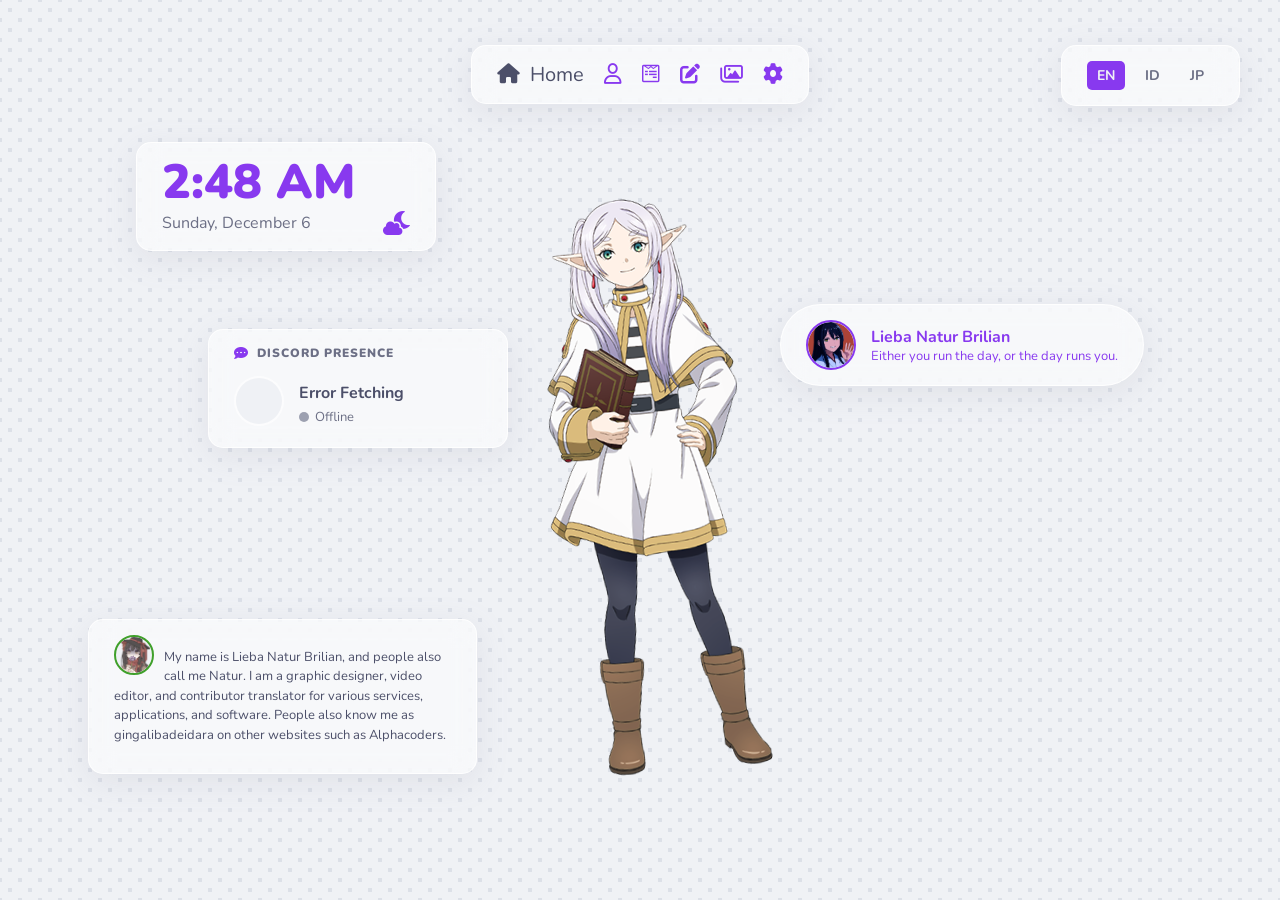
==== commit 1be5ec15: "gw males sumpah" ====
--- a/index.html
+++ b/index.html
@@ -9,294 +9,7 @@
     <link href="https://fonts.googleapis.com/css2?family=Nunito:wght@400;700;900&family=Noto+Sans+JP:wght@400;700&display=swap" rel="stylesheet">
     <link rel="stylesheet" href="https://cdnjs.cloudflare.com/ajax/libs/font-awesome/6.0.0/css/all.min.css">
     
-    <style>
-        /* --- 0. TEMA CATPPUCCIN (AUTO DARK/LIGHT MODE) --- */
-        :root {
-            /* CATPPUCCIN MOCHA (MODE GELAP - DEFAULT) */
-            --bg-color: #1e1e2e;          /* Base */
-            --dot-color: #313244;         /* Surface 0 */
-            --widget-bg: rgba(24, 24, 37, 0.65); /* Mantle dgn transparansi */
-            --widget-border: rgba(255, 255, 255, 0.08);
-            --widget-shadow: rgba(17, 17, 27, 0.5); /* Crust */
-            --widget-hover-bg: rgba(30, 30, 46, 0.85);
-            
-            --text-main: #cdd6f4;         /* Text */
-            --text-muted: #bac2de;        /* Subtext 1 */
-            --accent-primary: #cba6f7;    /* Mauve (Ungu) */
-            --accent-secondary: #a6e3a1;  /* Green */
-            
-            /* Status Discord Mocha */
-            --status-online: #a6e3a1;     /* Green */
-            --status-idle: #f9e2af;       /* Yellow */
-            --status-dnd: #f38ba8;        /* Red */
-            --status-offline: #7f849c;    /* Overlay 0 */
-        }
-        /* Ganti warna biru pas teks disorot/di-select */
-        ::selection {
-              background-color: var(--accent-primary); /* Warna Mauve transparan */
-              color: var(--bg-color);
-        }
-
-/* Biar jalan di browser Safari/Chrome lama */
-        ::-moz-selection {
-             background-color: var(--accent-primary);
-             color: var(--bg-color);
-        }
-
-        @media (prefers-color-scheme: light) {
-            :root {
-                /* CATPPUCCIN LATTE (MODE TERANG) */
-                --bg-color: #eff1f5;          /* Base */
-                --dot-color: #dce0e8;         /* Crust */
-                --widget-bg: rgba(255, 255, 255, 0.55); /* Transparan terang */
-                --widget-border: rgba(255, 255, 255, 0.8);
-                --widget-shadow: rgba(140, 143, 161, 0.15); /* Shadow lembut */
-                --widget-hover-bg: rgba(255, 255, 255, 0.9);
-                
-                --text-main: #4c4f69;         /* Text */
-                --text-muted: #6c6f85;        /* Subtext 0 */
-                --accent-primary: #8839ef;    /* Mauve (Ungu) */
-                --accent-secondary: #40a02b;  /* Green */
-
-                /* Status Discord Latte */
-                --status-online: #40a02b;     /* Green */
-                --status-idle: #df8e1d;       /* Yellow */
-                --status-dnd: #d20f39;        /* Red */
-                --status-offline: #9ca0b0;    /* Overlay 0 */
-            }
-        }
-
-        /* --- 1. SETUP GLOBAL --- */
-        * { box-sizing: border-box; }
-        
-        body {
-            margin: 0; padding: 0;
-            background-color: var(--bg-color);
-            background-image: radial-gradient(var(--dot-color) 15%, transparent 16%),
-                              radial-gradient(var(--dot-color) 15%, transparent 16%);
-            background-size: 20px 20px;
-            background-position: 0 0, 10px 10px;
-            font-family: 'Nunito', 'Noto Sans JP', sans-serif;
-            min-height: 100vh;
-            display: flex; justify-content: center; align-items: center;
-            color: var(--text-main); 
-            overflow-x: hidden;
-            transition: background-color 0.5s ease; /* Transisi halus saat ganti mode */
-        }
-
-        .main-stage {
-            position: relative; width: 100%; max-width: 1200px; height: 90vh; display: block;
-        }
-
-        /* --- 2. STYLE WIDGET KACA --- */
-        .widget {
-            background: var(--widget-bg);
-            backdrop-filter: blur(12px);
-            -webkit-backdrop-filter: blur(12px);
-            border-radius: 15px;
-            padding: 15px 25px;
-            color: var(--text-muted);
-            box-shadow: 0 8px 32px 0 var(--widget-shadow);
-            border: 1px solid var(--widget-border);
-            z-index: 10;
-            transition: all 0.3s ease;
-        }
-
-        /* Wrapper Header Mobile */
-        .mobile-header-wrapper {
-            position: absolute; top: 0; left: 0; width: 100%; z-index: 50;
-        }
-        .mobile-menu-toggle { display: none; }
-
-        /* Widget Bahasa */
-        .lang-switcher {
-            position: absolute; top: 0; right: 0; 
-            display: flex; gap: 10px; font-weight: bold; font-size: 14px;
-        }
-        .lang-btn { cursor: pointer; padding: 5px 10px; border-radius: 5px; transition: 0.3s; color: var(--text-muted); }
-        .lang-btn:hover { color: var(--text-main); }
-        .lang-btn.active { background-color: var(--accent-primary); color: var(--bg-color); }
-
-        /* Navbar Desktop */
-        .top-nav {
-            position: absolute; top: 0; left: 50%; 
-            transform: translateX(-50%);
-            display: flex; gap: 20px; font-size: 20px; color: var(--accent-primary);
-            width: fit-content; align-items: center; z-index: 50;
-        }
-        .top-nav i { transition: 0.3s; }
-        .top-nav i:hover { color: var(--text-main); cursor: pointer; }
-        .active-icon { color: var(--text-main); margin-right: 5px; }
-
-        /* --- ELEMEN LAINNYA --- */
-        .clock-widget { position: absolute; top: 12%; left: 8%; width: 300px; }
-        .time { font-size: 48px; font-weight: 900; color: var(--accent-primary); display: block; line-height: 1; margin-bottom: 5px; }
-        .date { font-size: 16px; color: var(--text-muted); }
-
-        /* --- WIDGET DISCORD PRESENCE --- */
-        .discord-simple-widget {
-            position: absolute; top: 35%; left: 14%; 
-            width: 300px; 
-            text-decoration: none; cursor: pointer;
-            display: flex; flex-direction: column; gap: 15px;
-        }
-        .discord-simple-widget:hover {
-            transform: translateY(-3px);
-            background: var(--widget-hover-bg);
-            box-shadow: 0 12px 40px 0 var(--widget-shadow);
-        }
-        
-        .ds-header {
-            display: flex; align-items: center; gap: 8px;
-            font-size: 12px; font-weight: 900; color: var(--text-muted); 
-            letter-spacing: 1px; text-transform: uppercase;
-        }
-        .ds-header i { font-size: 14px; color: var(--accent-primary); }
-
-        .ds-body {
-            display: flex; align-items: center; gap: 15px;
-        }
-        .ds-avatar img {
-            width: 50px; height: 50px; border-radius: 50%; object-fit: cover;
-            border: 2px solid var(--widget-border);
-        }
-        .ds-info {
-            display: flex; flex-direction: column; gap: 4px;
-        }
-        .ds-name {
-            font-size: 16px; font-weight: bold; color: var(--text-main);
-        }
-        .ds-status {
-            display: flex; align-items: center; gap: 6px; font-size: 13px; color: var(--text-muted);
-        }
-        .status-dot {
-            width: 10px; height: 10px; border-radius: 50%;
-            background-color: var(--status-offline); /* Default color variable */
-            transition: background-color 0.3s;
-        }
-
-        /* --- KARAKTER & INFO --- */
-        .character-card {
-            position: absolute; top: 54%; left: 50%;
-            transform: translate(-50%, -50%) rotate(-5deg);
-            height: 75vh; width: 75vh; max-width: 650px; max-height: 650px; 
-            background-image: url('assets/chara01_full1.png');
-            background-repeat: no-repeat; background-size: contain; background-position: center;
-            border-radius: 20px; z-index: 3;
-        }
-
-        .chat-widget {
-            position: absolute; top: 32%; right: 8%;
-            max-width: 380px; display: flex; align-items: center; gap: 15px; border-radius: 50px;
-        }
-        .avatar-circle { width: 50px; height: 50px; background: var(--bg-color); border-radius: 50%; flex-shrink: 0; border: 2px solid var(--accent-primary); }
-        .chat-content h4 { margin: 0; color: var(--accent-primary); font-size: 16px; }
-        .chat-content p { margin: 0; font-size: 13px; color: var(--ac); line-height: 1.3; }
-
-        .info-widget {
-            position: absolute; bottom: 10%; left: 4%; 
-            max-width: 389px; font-size: 13px; line-height: 1.5; color: var(--text-muted);
-        }
-        .mini-avatar { float: left; width: 40px; height: 40px; background: var(--bg-color); border-radius: 50%; margin-right: 10px; border: 2px solid var(--accent-secondary); }
-
-        .avatar-circle, .mini-avatar {
-           overflow: hidden; /* Memotong gambar yang keluar jalur */
-           display: flex;
-           align-items: center;
-           justify-content: center;
-        } 
-
-      .avatar-circle img, .mini-avatar img {
-          width: 100%;
-          height: 100%;
-          border-radius: 50%; /* Membuat gambar jadi bulat */
-          object-fit: cover;  /* Memastikan foto tidak gepeng */
-        }
-
-/* --- AREA DESKTOP (PASTIKAN SEPERTI INI) --- */
-.lastfm-widget {
-    position: absolute;
-    bottom: 25%; 
-    right: 14%;
-    width: 320px;
-    display: none; 
-    z-index: 10;
-}
-
-.lastfm-widget #track-art {
-    width: 50px; height: 50px; border-radius: 8px;
-    object-fit: cover; border: 2px solid var(--widget-border);
-}
-
-/* --- AREA RESPONSIVE MOBILE (MULAI DI BARIS 220) --- */
-@media (max-width: 768px) {
-    body { align-items: flex-start; padding: 20px 0; height: auto; overflow-y: auto; }
-    /* ... kode mobile lainnya ... */
-
-    /* PINDAHKAN KODE MOBILE KE SINI (DI DALAM MEDIA QUERY) */
-    .lastfm-widget {
-        position: relative !important;
-        width: 90% !important;
-        margin: 15px auto !important;
-        order: 6 !important;
-        top: auto !important;
-        right: auto !important;
-        bottom: auto !important;
-        left: auto !important;
-    }
-}
-        .lastfm-widget #track-art {
-            width: 50px; height: 50px; border-radius: 8px;
-            object-fit: cover; border: 2px solid var(--widget-border);
-        }
-
-
-        .lastfm-widget .ds-header {
-          margin-bottom: 12px; /* Memberi jarak ke bawah */
-    }
-
-        /* --- RESPONSIVE MOBILE --- */
-        @media (max-width: 768px) {
-            body { align-items: flex-start; padding: 20px 0; height: auto; overflow-y: auto; }
-            .main-stage { height: auto; display: flex; flex-direction: column; align-items: center; gap: 15px; padding-bottom: 50px; }
-            
-            .widget, .character-card {
-                position: relative !important; top: auto !important; left: auto !important; right: auto !important; bottom: auto !important;
-                transform: none !important; width: 90% !important; max-width: 100%; margin: 0 auto;
-            }
-
-            .mobile-header-wrapper {
-                position: relative !important; display: flex; width: 90% !important;
-                justify-content: space-between; gap: 10px; order: 1; z-index: 50;
-            }
-            .mobile-header-wrapper .widget { width: auto !important; margin: 0 !important; }
-            .mobile-menu-toggle {
-                display: flex !important; flex-grow: 1; justify-content: center; align-items: center; gap: 10px;
-                padding: 12px; cursor: pointer; font-weight: bold; font-size: 16px; color: var(--text-main);
-            }
-            .lang-switcher { flex-grow: 0; padding: 10px 15px; align-items: center; justify-content: center; }
-
-            .top-nav { 
-                order: 2; display: none !important; flex-direction: column; padding: 10px 20px !important; margin-top: -5px;
-            }
-            .top-nav.open { display: flex !important; } 
-            .top-nav a, .top-nav div, .top-nav i.fa-cog {
-                width: 100%; display: flex; justify-content: center; padding: 12px 0;
-                border-bottom: 1px solid var(--widget-border); margin: 0;
-            }
-            .top-nav > *:last-child { border-bottom: none; }
-
-            .character-card { order: 3; height: 400px; background-size: contain; }
-            .clock-widget { order: 4; text-align: center; }
-            .clock-widget div { justify-content: center !important; gap: 10px; }
-            
-            .discord-simple-widget { order: 5; }
-            
-            .chat-widget { order: 6; border-radius: 20px; flex-direction: column; text-align: center; }
-            .info-widget { order: 7; text-align: center; }
-            .info-widget .mini-avatar { float: none; margin: 0 auto 10px auto; display: block; }
-          }
-    </style>
+    <link rel="stylesheet" href="css/style.css">
 </head>
 <body>
 
--- a/css/style.css
+++ b/css/style.css
@@ -0,0 +1,401 @@
+/* --- 0. TEMA CATPPUCCIN (AUTO DARK/LIGHT MODE) --- */
+:root {
+    /* CATPPUCCIN MOCHA (MODE GELAP - DEFAULT) */
+    --bg-color: #1e1e2e;          
+    --dot-color: #313244;         
+    --widget-bg: rgba(24, 24, 37, 0.65); 
+    --widget-border: rgba(255, 255, 255, 0.08);
+    --widget-shadow: rgba(17, 17, 27, 0.5); 
+    --widget-hover-bg: rgba(30, 30, 46, 0.85);
+    
+    --text-main: #cdd6f4;         
+    --text-muted: #bac2de;        
+    --accent-primary: #cba6f7;    
+    --accent-secondary: #a6e3a1;  
+    
+    /* Status Discord Mocha */
+    --status-online: #a6e3a1;     
+    --status-idle: #f9e2af;       
+    --status-dnd: #f38ba8;        
+    --status-offline: #7f849c;    
+}
+
+::selection {
+    background-color: var(--accent-primary); 
+    color: var(--bg-color);
+}
+::-moz-selection {
+    background-color: var(--accent-primary);
+    color: var(--bg-color);
+}
+
+@media (prefers-color-scheme: light) {
+    :root {
+        /* CATPPUCCIN LATTE (MODE TERANG) */
+        --bg-color: #eff1f5;          
+        --dot-color: #dce0e8;         
+        --widget-bg: rgba(255, 255, 255, 0.55); 
+        --widget-border: rgba(255, 255, 255, 0.8);
+        --widget-shadow: rgba(140, 143, 161, 0.15); 
+        --widget-hover-bg: rgba(255, 255, 255, 0.9);
+        
+        --text-main: #4c4f69;         
+        --text-muted: #6c6f85;        
+        --accent-primary: #8839ef;    
+        --accent-secondary: #40a02b;  
+
+        /* Status Discord Latte */
+        --status-online: #40a02b;     
+        --status-idle: #df8e1d;       
+        --status-dnd: #d20f39;        
+        --status-offline: #9ca0b0;    
+    }
+}
+
+/* --- 1. SETUP GLOBAL --- */
+* { box-sizing: border-box; }
+
+body {
+    margin: 0; padding: 0;
+    background-color: var(--bg-color);
+    background-image: radial-gradient(var(--dot-color) 15%, transparent 16%),
+                      radial-gradient(var(--dot-color) 15%, transparent 16%);
+    background-size: 20px 20px;
+    background-position: 0 0, 10px 10px;
+    font-family: 'Nunito', 'Noto Sans JP', sans-serif;
+    min-height: 100vh;
+    display: flex; justify-content: center; align-items: center;
+    color: var(--text-main); 
+    overflow-x: hidden;
+    transition: background-color 0.5s ease; 
+}
+
+.main-stage {
+    position: relative; width: 100%; max-width: 1200px; height: 90vh; display: block;
+}
+
+/* --- 2. STYLE WIDGET KACA --- */
+.widget {
+    background: var(--widget-bg);
+    backdrop-filter: blur(12px);
+    -webkit-backdrop-filter: blur(12px);
+    border-radius: 15px;
+    padding: 15px 25px;
+    color: var(--text-muted);
+    box-shadow: 0 8px 32px 0 var(--widget-shadow);
+    border: 1px solid var(--widget-border);
+    z-index: 10;
+    transition: all 0.3s ease;
+}
+
+.mobile-header-wrapper { position: absolute; top: 0; left: 0; width: 100%; z-index: 50; }
+.mobile-menu-toggle { display: none; }
+
+.lang-switcher {
+    position: absolute; top: 0; right: 0; 
+    display: flex; gap: 10px; font-weight: bold; font-size: 14px;
+}
+.lang-btn { cursor: pointer; padding: 5px 10px; border-radius: 5px; transition: 0.3s; color: var(--text-muted); }
+.lang-btn:hover { color: var(--text-main); }
+.lang-btn.active { background-color: var(--accent-primary); color: var(--bg-color); }
+
+.top-nav {
+    position: absolute; top: 0; left: 50%; 
+    transform: translateX(-50%);
+    display: flex; gap: 20px; font-size: 20px; color: var(--accent-primary);
+    width: fit-content; align-items: center; z-index: 50;
+}
+.top-nav i { transition: 0.3s; }
+.top-nav i:hover { color: var(--text-main); cursor: pointer; }
+.active-icon { color: var(--text-main); margin-right: 5px; }
+
+/* --- ELEMEN LAINNYA --- */
+.clock-widget { position: absolute; top: 12%; left: 8%; width: 300px; }
+.time { font-size: 48px; font-weight: 900; color: var(--accent-primary); display: block; line-height: 1; margin-bottom: 5px; }
+.date { font-size: 16px; color: var(--text-muted); }
+
+.discord-simple-widget {
+    position: absolute; top: 35%; left: 14%; 
+    width: 300px; 
+    text-decoration: none; cursor: pointer;
+    display: flex; flex-direction: column; gap: 15px;
+}
+.discord-simple-widget:hover {
+    transform: translateY(-3px);
+    background: var(--widget-hover-bg);
+    box-shadow: 0 12px 40px 0 var(--widget-shadow);
+}
+
+.ds-header {
+    display: flex; align-items: center; gap: 8px;
+    font-size: 12px; font-weight: 900; color: var(--text-muted); 
+    letter-spacing: 1px; text-transform: uppercase;
+}
+.ds-header i { font-size: 14px; color: var(--accent-primary); }
+
+.ds-body { display: flex; align-items: center; gap: 15px; }
+.ds-avatar img {
+    width: 50px; height: 50px; border-radius: 50%; object-fit: cover;
+    border: 2px solid var(--widget-border);
+}
+.ds-info { display: flex; flex-direction: column; gap: 4px; }
+.ds-name { font-size: 16px; font-weight: bold; color: var(--text-main); }
+.ds-status { display: flex; align-items: center; gap: 6px; font-size: 13px; color: var(--text-muted); }
+.status-dot {
+    width: 10px; height: 10px; border-radius: 50%;
+    background-color: var(--status-offline); 
+    transition: background-color 0.3s;
+}
+
+.character-card {
+    position: absolute; top: 54%; left: 50%;
+    transform: translate(-50%, -50%) rotate(-5deg);
+    height: 75vh; width: 75vh; max-width: 650px; max-height: 650px; 
+    background-image: url('/assets/chara01_full1.png');
+    background-repeat: no-repeat; background-size: contain; background-position: center;
+    border-radius: 20px; z-index: 3;
+}
+
+.chat-widget {
+    position: absolute; top: 32%; right: 8%;
+    max-width: 380px; display: flex; align-items: center; gap: 15px; border-radius: 50px;
+}
+.avatar-circle { width: 50px; height: 50px; background: var(--bg-color); border-radius: 50%; flex-shrink: 0; border: 2px solid var(--accent-primary); }
+.chat-content h4 { margin: 0; color: var(--accent-primary); font-size: 16px; }
+.chat-content p { margin: 0; font-size: 13px; color: var(--accent-primary); line-height: 1.3; }
+
+.info-widget {
+    position: absolute; bottom: 10%; left: 4%; 
+    max-width: 389px; font-size: 13px; line-height: 1.5; color: var(--text-muted);
+}
+.mini-avatar { float: left; width: 40px; height: 40px; background: var(--bg-color); border-radius: 50%; margin-right: 10px; border: 2px solid var(--accent-secondary); }
+
+.avatar-circle, .mini-avatar {
+   overflow: hidden; display: flex; align-items: center; justify-content: center;
+} 
+.avatar-circle img, .mini-avatar img {
+  width: 100%; height: 100%; border-radius: 50%; object-fit: cover;  
+}
+
+.lastfm-widget {
+    position: absolute; bottom: 25%; right: 14%;
+    width: 320px; display: none; z-index: 10;
+}
+.lastfm-widget #track-art {
+    width: 50px; height: 50px; border-radius: 8px;
+    object-fit: cover; border: 2px solid var(--widget-border);
+}
+.lastfm-widget .ds-header { margin-bottom: 12px; }
+
+/* --- RESPONSIVE MOBILE KONSOLIDASI --- */
+@media (max-width: 768px) {
+    body { align-items: flex-start; padding: 20px 0; height: auto; overflow-y: auto; }
+    .main-stage { height: auto; display: flex; flex-direction: column; align-items: center; gap: 15px; padding-bottom: 50px; }
+    
+    .widget, .character-card {
+        position: relative !important; top: auto !important; left: auto !important; right: auto !important; bottom: auto !important;
+        transform: none !important; width: 90% !important; max-width: 100%; margin: 0 auto;
+    }
+
+    .mobile-header-wrapper {
+        position: relative !important; display: flex; width: 90% !important;
+        justify-content: space-between; gap: 10px; order: 1; z-index: 50;
+    }
+    .mobile-header-wrapper .widget { width: auto !important; margin: 0 !important; }
+    .mobile-menu-toggle {
+        display: flex !important; flex-grow: 1; justify-content: center; align-items: center; gap: 10px;
+        padding: 12px; cursor: pointer; font-weight: bold; font-size: 16px; color: var(--text-main);
+    }
+    .lang-switcher { flex-grow: 0; padding: 10px 15px; align-items: center; justify-content: center; }
+
+    .top-nav { 
+        order: 2; display: none !important; flex-direction: column; padding: 10px 20px !important; margin-top: -5px;
+    }
+    .top-nav.open { display: flex !important; } 
+    .top-nav a, .top-nav div, .top-nav i.fa-cog {
+        width: 100%; display: flex; justify-content: center; padding: 12px 0;
+        border-bottom: 1px solid var(--widget-border); margin: 0;
+    }
+    .top-nav > *:last-child { border-bottom: none; }
+
+    .character-card { order: 3; height: 400px; background-size: contain; }
+    .clock-widget { order: 4; text-align: center; }
+    .clock-widget div { justify-content: center !important; gap: 10px; }
+    
+    .discord-simple-widget { order: 5; }
+    .chat-widget { order: 6; border-radius: 20px; flex-direction: column; text-align: center; }
+    
+    .lastfm-widget {
+        position: relative !important; width: 90% !important; margin: 15px auto !important;
+        order: 7 !important; top: auto !important; right: auto !important; bottom: auto !important; left: auto !important;
+    }
+
+    .info-widget { order: 8; text-align: center; }
+    .info-widget .mini-avatar { float: none; margin: 0 auto 10px auto; display: block; }
+}
+
+/* =========================================
+   3. HALAMAN BLOG
+========================================= */
+.blog-container {
+    position: absolute; top: 55%; left: 50%;
+    transform: translate(-50%, -50%);
+    width: 100%; height: 75vh;
+    display: flex; flex-direction: column;
+    padding: 30px; overflow: hidden;
+}
+
+.blog-header { margin-bottom: 20px; text-align: center; }
+.blog-header h2 { margin: 0; font-size: 28px; color: var(--accent-primary); font-weight: 900; }
+
+.blog-scroll-area { overflow-y: auto; padding-right: 10px; height: 100%; }
+.blog-scroll-area::-webkit-scrollbar { width: 8px; }
+.blog-scroll-area::-webkit-scrollbar-track { background: transparent; }
+.blog-scroll-area::-webkit-scrollbar-thumb { background: var(--scrollbar-thumb); border-radius: 10px; }
+
+.blog-grid { display: grid; grid-template-columns: repeat(4, 1fr); gap: 20px; }
+
+.blog-card {
+    background: var(--card-bg); border-radius: 10px;
+    border: 1px solid var(--widget-border); transition: 0.3s;
+    display: flex; flex-direction: column; overflow: hidden; height: 100%;
+}
+.blog-card:hover { background: var(--widget-hover-bg); transform: translateY(-5px); }
+.b-thumb { width: 100%; height: 140px; object-fit: cover; border-bottom: 1px solid var(--widget-border); }
+.b-content { padding: 15px; display: flex; flex-direction: column; flex-grow: 1; }
+.b-date { font-size: 11px; color: var(--accent-secondary); font-weight: bold; text-transform: uppercase; margin-bottom: 5px; }
+.b-title { font-size: 15px; font-weight: bold; color: var(--text-main); margin: 0 0 8px 0; line-height: 1.3; min-height: 40px; }
+.b-desc { font-size: 12px; color: var(--text-muted); line-height: 1.5; margin-bottom: 15px; flex-grow: 1; }
+.b-btn { background: var(--accent-primary); color: var(--bg-color); text-decoration: none; padding: 6px 12px; border-radius: 5px; font-size: 11px; align-self: flex-start; transition: 0.3s; font-weight: bold; }
+
+/* Responsive khusus blog (taruh di bawahnya) */
+@media (max-width: 1100px) { .blog-grid { grid-template-columns: repeat(2, 1fr); } }
+@media (max-width: 768px) {
+    .blog-container { order: 3; padding: 20px !important; overflow: visible; height: auto !important; position: relative !important; top: auto !important; left: auto !important; transform: none !important; width: 90% !important; margin: 0 auto; }
+    .blog-scroll-area { overflow: visible; height: auto; }
+    .blog-grid { grid-template-columns: 1fr; }
+}
+
+/* =========================================
+   4. HALAMAN ABOUT
+========================================= */
+.about-container {
+    position: absolute; top: 50%; left: 50%;
+    transform: translate(-50%, -50%);
+    width: 1190px; height: 65vh;
+    display: flex; align-items: stretch; gap: 50px; padding: 50px;
+}
+
+.profile-img {
+    width: 300px; height: 100%; object-fit: cover; border-radius: 20px;
+    border: 5px solid var(--widget-border); box-shadow: 0 10px 30px var(--widget-shadow); flex-shrink: 0; 
+}
+
+.about-content { flex: 1; display: flex; flex-direction: column; overflow: hidden; }
+.about-header { margin-bottom: 20px; border-bottom: 1px solid var(--widget-border); padding-bottom: 10px; }
+.about-header h1 { font-size: 32px; margin: 0 0 5px 0; color: var(--accent-primary); }
+.role { font-size: 16px; color: var(--text-muted); font-weight: bold; margin: 0; }
+
+.bio-text { overflow-y: auto; padding-right: 15px; font-size: 14px; line-height: 1.6; color: var(--text-main); flex-grow: 1; }
+.bio-text::-webkit-scrollbar { width: 8px; }
+    .bio-text::-webkit-scrollbar-track { background: transparent; }
+.bio-text::-webkit-scrollbar-thumb { background: var(--scrollbar-thumb); border-radius: 10px; }
+
+.bio-text h3 { color: var(--accent-primary); margin-top: 20px; margin-bottom: 5px; border-left: 3px solid var(--accent-secondary); padding-left: 10px; }
+.bio-text p { margin-top: 5px; margin-bottom: 15px; }
+
+/* Responsive khusus About */
+@media (max-width: 1100px) {
+    .about-container { width: 95%; padding: 30px; gap: 20px; }
+    .profile-img { width: 250px; }
+}
+
+@media (max-width: 768px) {
+    .about-container { position: relative !important; top: auto !important; left: auto !important; transform: none !important; width: 90% !important; margin: 0 auto; order: 3; flex-direction: column; height: auto !important; padding: 25px !important; }
+    .profile-img { width: 100%; height: 300px; margin-bottom: 20px; }
+    .bio-text { overflow: visible !important; height: auto !important; }
+}
+
+/* =========================================
+   5. HALAMAN CV
+========================================= */
+.cv-container {
+    position: absolute; top: 50%; left: 50%; transform: translate(-50%, -50%);
+    width: 1190px; height: 65vh; display: grid; grid-template-columns: 300px 1fr;
+    gap: 0; padding: 0; overflow: hidden;
+}
+
+/* Biar background sidebar otomatis nyesuain Light/Dark mode */
+.cv-sidebar { background: rgba(17, 17, 27, 0.3); padding: 30px; overflow-y: auto; border-right: 1px solid var(--widget-border); }
+@media (prefers-color-scheme: light) { .cv-sidebar { background: rgba(255, 255, 255, 0.4); } }
+
+.cv-main { padding: 30px 40px; overflow-y: auto; }
+
+.cv-sidebar::-webkit-scrollbar, .cv-main::-webkit-scrollbar { width: 6px; }
+.cv-sidebar::-webkit-scrollbar-thumb, .cv-main::-webkit-scrollbar-thumb { background: var(--scrollbar-thumb); border-radius: 10px; }
+
+.cv-main h2 { font-size: 24px; color: var(--accent-primary); margin-bottom: 5px; margin-top: 0; }
+.cv-main h3, .cv-sidebar h3 { font-size: 18px; color: var(--text-main); margin-bottom: 15px; border-bottom: 2px solid var(--accent-secondary); padding-bottom: 5px; display: inline-block; }
+.cv-main h4 { font-size: 16px; color: var(--text-muted); margin: 15px 0 5px 0; font-weight: bold; }
+
+.sub-title { font-size: 14px; color: var(--accent-secondary); font-weight: bold; margin-bottom: 5px; }
+.cv-main p, .cv-sidebar li { font-size: 13px; line-height: 1.6; color: var(--text-main); margin-bottom: 10px; }
+.cv-main ul { padding-left: 20px; margin-top: 5px; }
+
+.contact-list { list-style: none; padding: 0; margin-bottom: 30px; }
+.contact-list li { display: flex; align-items: center; gap: 10px; margin-bottom: 10px; font-size: 13px; color: var(--text-main); }
+.contact-list i { color: var(--accent-primary); width: 20px; text-align: center; }
+
+.skill-item { margin-bottom: 15px; }
+.skill-name { display: flex; justify-content: space-between; font-size: 12px; margin-bottom: 5px; color: var(--text-main); }
+.progress-bg { background: var(--dot-color); height: 6px; border-radius: 10px; overflow: hidden; }
+.progress-bar { background: var(--accent-secondary); height: 100%; border-radius: 10px; }
+
+.exp-item { margin-bottom: 30px; position: relative; padding-left: 20px; border-left: 2px solid var(--widget-border); }
+.exp-item::before { content: ''; position: absolute; left: -6px; top: 0; width: 10px; height: 10px; background: var(--accent-primary); border-radius: 50%; }
+
+/* Responsive khusus CV */
+@media (max-width: 768px) {
+    .cv-container { order: 3; height: auto !important; grid-template-columns: 1fr; padding-bottom: 20px !important; position: relative !important; top: auto !important; left: auto !important; transform: none !important; width: 90% !important; margin: 0 auto; }
+    .cv-sidebar { border-right: none; border-bottom: 1px solid var(--widget-border); padding: 25px; overflow: visible; }
+    .cv-main { padding: 25px; overflow: visible; }
+}
+
+/* =========================================
+   8. HALAMAN GALLERY
+========================================= */
+.gallery-container {
+    position: absolute; top: 50%; left: 50%; transform: translate(-50%, -50%);
+    width: 1190px; height: 65vh; display: flex; flex-direction: column; padding: 30px; overflow: hidden;
+}
+
+.gallery-header { margin-bottom: 20px; text-align: center; }
+.gallery-header h2 { margin: 0; font-size: 28px; color: var(--accent-primary); font-weight: 900; }
+
+.gallery-scroll-area { overflow-y: auto; padding-right: 10px; height: 100%; }
+.gallery-scroll-area::-webkit-scrollbar { width: 8px; }
+.gallery-scroll-area::-webkit-scrollbar-track { background: transparent; }
+.gallery-scroll-area::-webkit-scrollbar-thumb { background: var(--scrollbar-thumb); border-radius: 10px; }
+
+.gallery-grid { display: grid; grid-template-columns: repeat(3, 1fr); gap: 20px; }
+
+.gallery-card {
+    background: var(--card-bg); border-radius: 10px; padding: 10px;
+    border: 1px solid var(--widget-border); transition: 0.3s;
+}
+.gallery-card:hover { background: var(--widget-bg); transform: translateY(-5px); }
+
+.g-img { width: 100%; height: 180px; object-fit: cover; border-radius: 8px; margin-bottom: 10px; background: var(--dot-color); }
+.g-info { display: flex; justify-content: space-between; align-items: center; }
+.g-title { font-size: 14px; font-weight: bold; color: var(--text-main); }
+
+.dl-btn { background: var(--accent-primary); color: var(--bg-color); text-decoration: none; padding: 5px 12px; border-radius: 5px; font-size: 12px; transition: 0.3s; }
+.dl-btn:hover { opacity: 0.8; }
+
+/* Responsive Khusus Gallery */
+@media (max-width: 1100px) { .gallery-grid { grid-template-columns: repeat(2, 1fr); } }
+@media (max-width: 768px) {
+    .gallery-container { order: 3; position: relative !important; top: auto !important; left: auto !important; transform: none !important; width: 90% !important; margin: 0 auto; height: auto !important; overflow: visible !important; padding: 20px !important; }
+    .gallery-scroll-area { overflow: visible !important; height: auto !important; }
+    .gallery-grid { grid-template-columns: 1fr; }
+}
